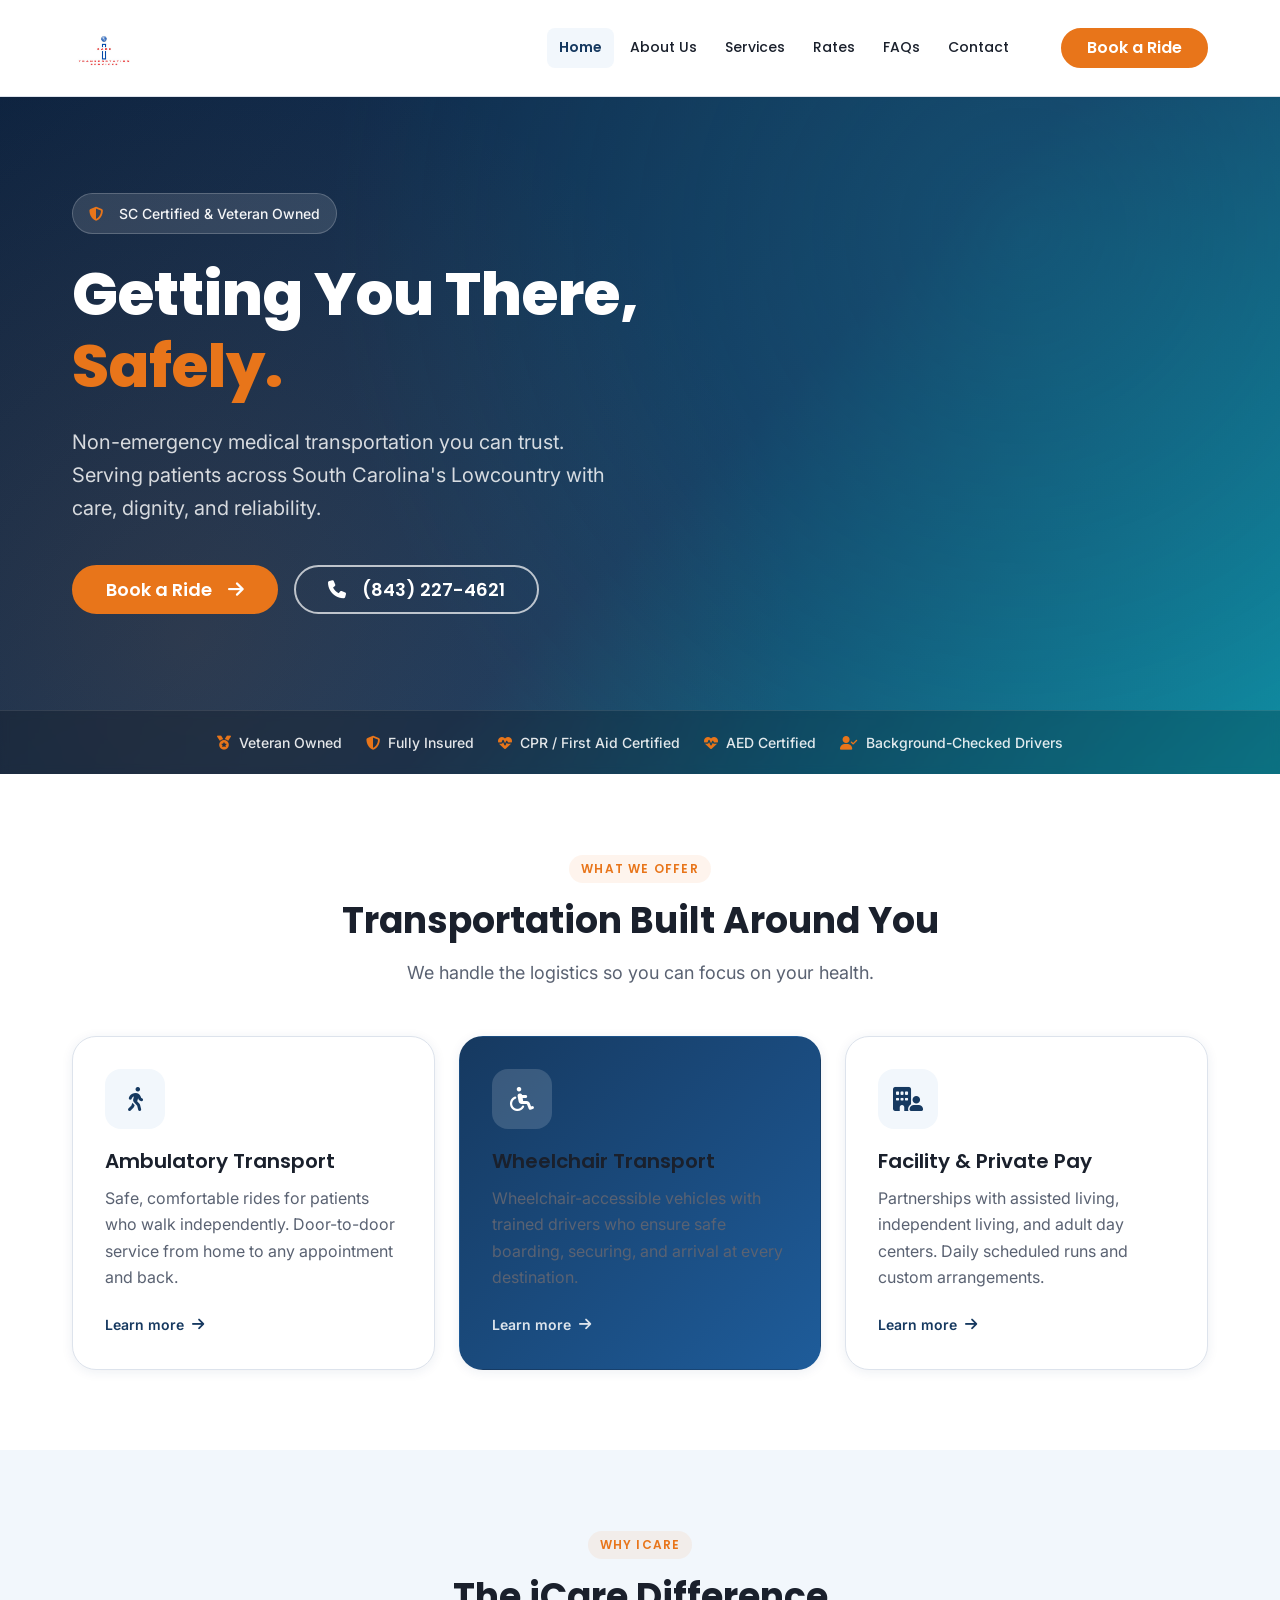
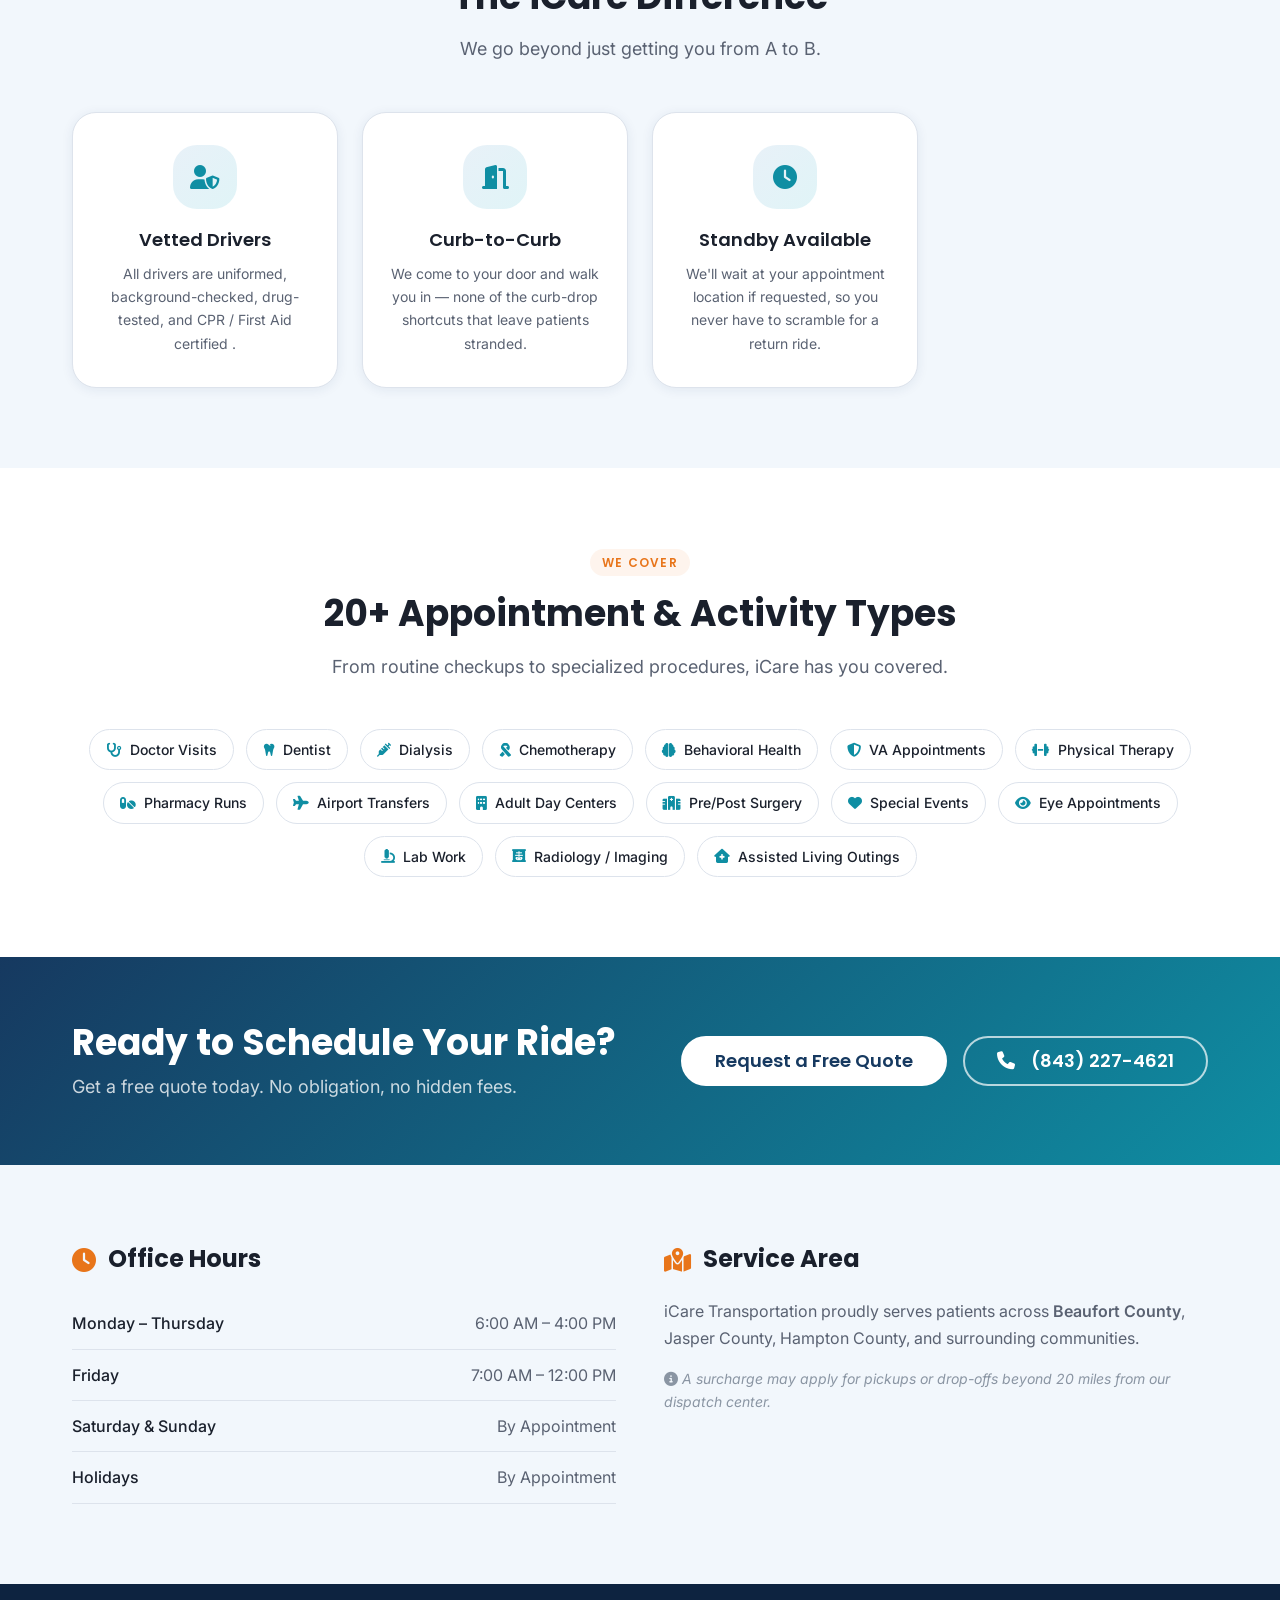
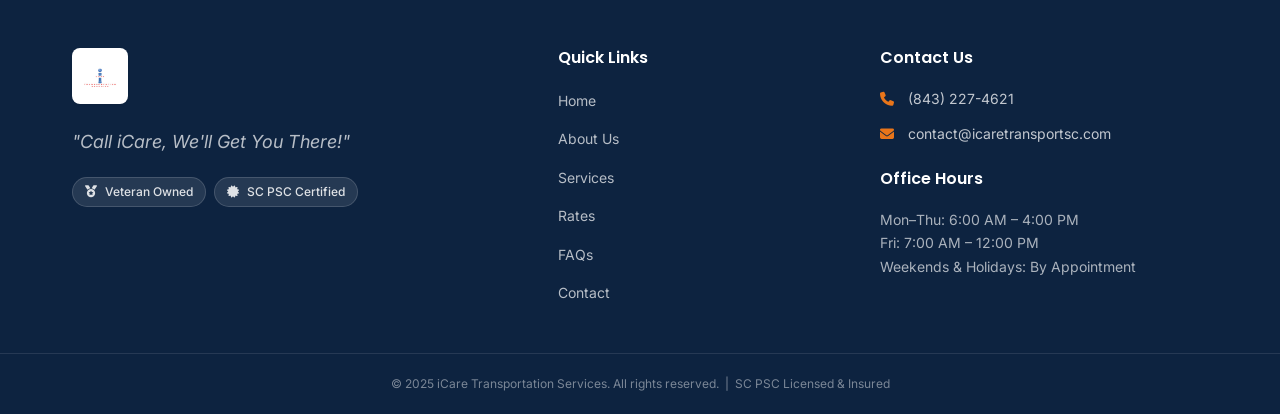
==== public/index.html @ 5379efbe "Revert to original logo; upscaled to 1000px for clarity; header 64px / footer chip" ====
<!DOCTYPE html>
<html lang="en">
<head>
  <meta charset="UTF-8">
  <meta name="viewport" content="width=device-width, initial-scale=1.0">
  <meta name="description" content="iCare Transportation Services — Safe, reliable non-emergency medical transportation in South Carolina. Veteran-owned, SC licensed, fully insured. Call (843) 227-4621.">
  <meta name="keywords" content="non-emergency medical transportation, NEMT, South Carolina, Charleston, wheelchair transport, medical rides">
  <meta property="og:title" content="iCare Transportation Services | Medical Transportation SC">
  <meta property="og:description" content="Veteran-owned NEMT serving the SC Lowcountry. Door-to-door service for all medical appointments.">
  <meta property="og:type" content="website">
  <title>iCare Transportation Services | Non-Emergency Medical Transportation SC</title>
  <link rel="preconnect" href="https://fonts.googleapis.com">
  <link rel="preconnect" href="https://fonts.gstatic.com" crossorigin>
  <link href="https://fonts.googleapis.com/css2?family=Poppins:wght@400;500;600;700;800&family=Inter:wght@400;500;600&display=swap" rel="stylesheet">
  <link rel="stylesheet" href="https://cdnjs.cloudflare.com/ajax/libs/font-awesome/6.5.0/css/all.min.css">
  <link rel="stylesheet" href="../css/main.css">
  <link rel="stylesheet" href="../css/pages/home.css">
</head>
<body>

  <!-- ===== HEADER ===== -->
  <header class="site-header" id="site-header">
    <div class="container header-inner">
      <a href="index.html" class="logo" aria-label="iCare Transportation Services Home">
        <img class="logo-img" src="../assets/images/icare_logo.png" alt="iCare Transportation Services">
      </a>
      <nav class="main-nav" id="main-nav" aria-label="Primary navigation">
        <ul class="nav-list">
          <li><a href="index.html"    class="nav-link active">Home</a></li>
          <li><a href="about.html"    class="nav-link">About Us</a></li>
          <li><a href="services.html" class="nav-link">Services</a></li>
          <li><a href="rates.html"    class="nav-link">Rates</a></li>
          <li><a href="faq.html"      class="nav-link">FAQs</a></li>
          <li><a href="contact.html"  class="nav-link">Contact</a></li>
        </ul>
      </nav>
      <a href="contact.html" class="btn btn-accent header-cta">Book a Ride</a>
      <button class="hamburger" id="hamburger" aria-label="Open navigation menu" aria-expanded="false">
        <span></span><span></span><span></span>
      </button>
    </div>
  </header>

  <main>

    <!-- ===== HERO ===== -->
    <section class="hero" aria-label="Welcome">
      <div class="hero-content container">
        <div class="hero-badge">
          <i class="fas fa-shield-halved"></i>&nbsp; SC Certified &amp; Veteran Owned
        </div>
        <h1>Getting You There,<br><span class="text-accent">Safely.</span></h1>
        <p class="hero-sub">Non-emergency medical transportation you can trust. Serving patients across South Carolina's Lowcountry with care, dignity, and reliability.</p>
        <div class="hero-actions">
          <a href="contact.html" class="btn btn-accent btn-lg">Book a Ride &nbsp;<i class="fas fa-arrow-right"></i></a>
          <a href="tel:8432274621" class="btn btn-outline-white btn-lg"><i class="fas fa-phone"></i>&nbsp; (843) 227-4621</a>
        </div>
      </div>
      <div class="hero-trust">
        <div class="container trust-inner">
          
          <div class="trust-item"><i class="fas fa-medal"></i> Veteran Owned</div>
          <div class="trust-item"><i class="fas fa-shield-halved"></i> Fully Insured</div>
          <div class="trust-item"><i class="fas fa-heart-pulse"></i> CPR / First Aid Certified</div>
          <div class="trust-item"><i class="fas fa-heart-pulse"></i> AED Certified</div>
          <div class="trust-item"><i class="fas fa-user-check"></i> Background-Checked Drivers</div>
        </div>
      </div>
    </section>

    <!-- ===== SERVICES OVERVIEW ===== -->
    <section class="section" id="services">
      <div class="container">
        <div class="section-header">
          <span class="section-label">What We Offer</span>
          <h2>Transportation Built Around You</h2>
          <p>We handle the logistics so you can focus on your health.</p>
        </div>
        <div class="cards-grid cards-grid--3">
          <div class="card card--icon">
            <div class="card-icon"><i class="fas fa-person-walking"></i></div>
            <h3>Ambulatory Transport</h3>
            <p>Safe, comfortable rides for patients who walk independently. Door-to-door service from home to any appointment and back.</p>
            <a href="services.html" class="card-link">Learn more <i class="fas fa-arrow-right"></i></a>
          </div>
          <div class="card card--icon card--featured">
            <div class="card-icon"><i class="fas fa-wheelchair"></i></div>
            <h3>Wheelchair Transport</h3>
            <p>Wheelchair-accessible vehicles with trained drivers who ensure safe boarding, securing, and arrival at every destination.</p>
            <a href="services.html" class="card-link">Learn more <i class="fas fa-arrow-right"></i></a>
          </div>
          <div class="card card--icon">
            <div class="card-icon"><i class="fas fa-building-user"></i></div>
            <h3>Facility &amp; Private Pay</h3>
            <p>Partnerships with assisted living, independent living, and adult day centers. Daily scheduled runs and custom arrangements.</p>
            <a href="services.html" class="card-link">Learn more <i class="fas fa-arrow-right"></i></a>
          </div>
        </div>
      </div>
    </section>

    <!-- ===== WHY ICARE ===== -->
    <section class="section bg-light">
      <div class="container">
        <div class="section-header">
          <span class="section-label">Why iCare</span>
          <h2>The iCare Difference</h2>
          <p>We go beyond just getting you from A to B.</p>
        </div>
        <div class="cards-grid cards-grid--4">
          <div class="why-card">
            <div class="why-icon"><i class="fas fa-user-shield"></i></div>
            <h4>Vetted Drivers</h4>
            <p>All drivers are uniformed, background-checked, drug-tested, and CPR / First Aid certified .</p>
          </div>
          <div class="why-card">
            <div class="why-icon"><i class="fas fa-door-open"></i></div>
            <h4>Curb-to-Curb</h4>
            <p>We come to your door and walk you in — none of the curb-drop shortcuts that leave patients stranded.</p>
          </div>
          <div class="why-card">
            <div class="why-icon"><i class="fas fa-clock"></i></div>
            <h4>Standby Available</h4>
            <p>We'll wait at your appointment location if requested, so you never have to scramble for a return ride.</p>
          </div>
          <!--
          <div class="why-card">
            <div class="why-icon"><i class="fas fa-calendar-week"></i></div>
            <h4>7-Day Service</h4>
            <p>After-hours, weekend, and holiday rides available by appointment. We're there when you need us most.</p>
          </div>
          -->
        </div>
      </div>
    </section>

    <!-- ===== APPOINTMENT TYPES ===== -->
    <section class="section">
      <div class="container">
        <div class="section-header">
          <span class="section-label">We Cover</span>
          <h2>20+ Appointment &amp; Activity Types</h2>
          <p>From routine checkups to specialized procedures, iCare has you covered.</p>
        </div>
        <div class="appt-grid">
          <div class="appt-tag"><i class="fas fa-stethoscope"></i> Doctor Visits</div>
          <div class="appt-tag"><i class="fas fa-tooth"></i> Dentist</div>
          <div class="appt-tag"><i class="fas fa-syringe"></i> Dialysis</div>
          <div class="appt-tag"><i class="fas fa-ribbon"></i> Chemotherapy</div>
          <div class="appt-tag"><i class="fas fa-brain"></i> Behavioral Health</div>
          <div class="appt-tag"><i class="fas fa-shield-halved"></i> VA Appointments</div>
          <div class="appt-tag"><i class="fas fa-dumbbell"></i> Physical Therapy</div>
          <div class="appt-tag"><i class="fas fa-pills"></i> Pharmacy Runs</div>
          <div class="appt-tag"><i class="fas fa-plane"></i> Airport Transfers</div>
          <div class="appt-tag"><i class="fas fa-building"></i> Adult Day Centers</div>
          <div class="appt-tag"><i class="fas fa-hospital"></i> Pre/Post Surgery</div>
          <div class="appt-tag"><i class="fas fa-heart"></i> Special Events</div>
          <div class="appt-tag"><i class="fas fa-eye"></i> Eye Appointments</div>
          <div class="appt-tag"><i class="fas fa-microscope"></i> Lab Work</div>
          <div class="appt-tag"><i class="fas fa-x-ray"></i> Radiology / Imaging</div>
          <div class="appt-tag"><i class="fas fa-house-medical"></i> Assisted Living Outings</div>
        </div>
      </div>
    </section>

    <!-- ===== CTA BANNER ===== -->
    <section class="cta-banner" aria-label="Book a ride">
      <div class="container cta-inner">
        <div class="cta-text">
          <h2>Ready to Schedule Your Ride?</h2>
          <p>Get a free quote today. No obligation, no hidden fees.</p>
        </div>
        <div class="cta-actions">
          <a href="contact.html" class="btn btn-white btn-lg">Request a Free Quote</a>
          <a href="tel:8432274621" class="btn btn-outline-white btn-lg"><i class="fas fa-phone"></i>&nbsp; (843) 227-4621</a>
        </div>
      </div>
    </section>

    <!-- ===== HOURS & SERVICE AREA ===== -->
    <section class="section bg-light">
      <div class="container hours-grid">
        <div class="hours-block">
          <h3><i class="fas fa-clock"></i> Office Hours</h3>
          <table class="hours-table">
            <tbody>
              <tr><td>Monday – Thursday</td><td>6:00 AM – 4:00 PM</td></tr>
              <tr><td>Friday</td><td>7:00 AM – 12:00 PM</td></tr>
              <tr><td>Saturday &amp; Sunday</td><td>By Appointment</td></tr>
              <tr><td>Holidays</td><td>By Appointment</td></tr>
            </tbody>
          </table>
        </div>
        <div class="area-block">
          <h3><i class="fas fa-map-location-dot"></i> Service Area</h3>
          <p>iCare Transportation proudly serves patients across <strong>Beaufort County</strong>, Jasper County, Hampton County, and surrounding communities.</p>
          <p class="area-note"><i class="fas fa-info-circle"></i> A surcharge may apply for pickups or drop-offs beyond 20 miles from our dispatch center.</p>
        </div>
      </div>
    </section>

  </main>

  <!-- ===== FOOTER ===== -->
  <footer class="site-footer" role="contentinfo">
    <div class="container footer-grid">
      <div class="footer-brand">
        <a href="index.html" class="logo logo--light" aria-label="iCare home">
          <img class="logo-img" src="../assets/images/icare_logo.png" alt="iCare Transportation Services">
        </a>
        <p class="footer-tagline">"Call iCare, We'll Get You There!"</p>
        <div class="footer-badges">
          <span class="badge"><i class="fas fa-medal"></i> Veteran Owned</span>
          <span class="badge"><i class="fas fa-certificate"></i> SC PSC Certified</span>
        </div>
      </div>
      <div class="footer-links">
        <h4>Quick Links</h4>
        <ul>
          <li><a href="index.html">Home</a></li>
          <li><a href="about.html">About Us</a></li>
          <li><a href="services.html">Services</a></li>
          <li><a href="rates.html">Rates</a></li>
          <li><a href="faq.html">FAQs</a></li>
          <li><a href="contact.html">Contact</a></li>
        </ul>
      </div>
      <div class="footer-contact">
        <h4>Contact Us</h4>
        <ul class="contact-list">
          <li><i class="fas fa-phone"></i><a href="tel:8432274621">(843) 227-4621</a></li>
          <li><i class="fas fa-envelope"></i><a href="mailto:contact@icaretransportsc.com">contact@icaretransportsc.com</a></li>
        </ul>
        <h4 class="mt-6">Office Hours</h4>
        <p>Mon–Thu: 6:00 AM – 4:00 PM<br>Fri: 7:00 AM – 12:00 PM<br>Weekends &amp; Holidays: By Appointment</p>
      </div>
    </div>
    <div class="footer-bottom">
      <div class="container">
        <p>&copy; 2025 iCare Transportation Services. All rights reserved. &nbsp;|&nbsp; SC PSC Licensed &amp; Insured</p>
      </div>
    </div>
  </footer>

  <script type="module" src="../js/main.js"></script>
</body>
</html>
---- css/main.css ----
@import url('./variables.css');
@import url('./components/buttons.css');
@import url('./components/header.css');
@import url('./components/footer.css');
@import url('./components/hero.css');
@import url('./components/cards.css');
@import url('./components/forms.css');

/* ===== RESET & BASE ===== */
*, *::before, *::after { box-sizing: border-box; margin: 0; padding: 0; }

html { scroll-behavior: smooth; -webkit-text-size-adjust: 100%; }

body {
  font-family: var(--ff-body);
  font-size: var(--fs-base);
  color: var(--clr-text);
  background: var(--clr-white);
  line-height: var(--lh-base);
  -webkit-font-smoothing: antialiased;
}

img, video { max-width: 100%; height: auto; display: block; }

a { color: inherit; }

ul, ol { list-style: none; }

/* ===== TYPOGRAPHY ===== */
h1, h2, h3, h4, h5 {
  font-family: var(--ff-heading);
  font-weight: var(--fw-bold);
  line-height: var(--lh-tight);
  color: var(--clr-text);
}

h1 { font-size: clamp(var(--fs-3xl), 5vw, var(--fs-5xl)); }
h2 { font-size: clamp(var(--fs-2xl), 4vw, var(--fs-4xl)); }
h3 { font-size: clamp(var(--fs-xl), 3vw, var(--fs-2xl)); }
h4 { font-size: var(--fs-lg); }
h5 { font-size: var(--fs-base); }

p { line-height: var(--lh-base); }

strong { font-weight: var(--fw-semi); }

/* ===== LAYOUT ===== */
.container {
  width: 100%;
  max-width: var(--container-max);
  margin-left: auto;
  margin-right: auto;
  padding-left: var(--container-pad);
  padding-right: var(--container-pad);
}

/* ===== SECTIONS ===== */
.section {
  padding: var(--sp-20) 0;
}

.section-sm { padding: var(--sp-12) 0; }

.bg-light { background: var(--clr-bg); }
.bg-primary { background: var(--clr-primary); }
.bg-dark { background: var(--clr-primary-dark); }

/* Section header */
.section-header {
  text-align: center;
  max-width: 640px;
  margin: 0 auto var(--sp-12);
}

.section-label {
  display: inline-block;
  font-family: var(--ff-heading);
  font-size: var(--fs-xs);
  font-weight: var(--fw-semi);
  letter-spacing: 0.1em;
  text-transform: uppercase;
  color: var(--clr-accent);
  background: rgba(232,117,26,0.08);
  padding: var(--sp-1) var(--sp-3);
  border-radius: var(--radius-full);
  margin-bottom: var(--sp-4);
}

.section-header h2 {
  margin-bottom: var(--sp-4);
  color: var(--clr-text);
}

.section-header p {
  font-size: var(--fs-lg);
  color: var(--clr-text-muted);
}

/* ===== CTA BANNER ===== */
.cta-banner {
  background: linear-gradient(135deg, var(--clr-primary), var(--clr-teal));
  color: var(--clr-white);
  padding: var(--sp-16) 0;
}

.cta-inner {
  display: flex;
  align-items: center;
  justify-content: space-between;
  gap: var(--sp-8);
  flex-wrap: wrap;
}

.cta-text h2 {
  color: var(--clr-white);
  font-size: clamp(var(--fs-2xl), 3vw, var(--fs-4xl));
  margin-bottom: var(--sp-2);
}

.cta-text p {
  color: rgba(255,255,255,0.78);
  font-size: var(--fs-lg);
}

.cta-actions {
  display: flex;
  flex-wrap: wrap;
  gap: var(--sp-4);
  flex-shrink: 0;
}

/* ===== UTILITY ===== */
.text-center { text-align: center; }
.text-accent  { color: var(--clr-accent); }
.text-muted   { color: var(--clr-text-muted); }

.mt-2  { margin-top: var(--sp-2); }
.mt-4  { margin-top: var(--sp-4); }
.mt-6  { margin-top: var(--sp-6); }
.mt-8  { margin-top: var(--sp-8); }
.mb-4  { margin-bottom: var(--sp-4); }
.mb-6  { margin-bottom: var(--sp-6); }
.mb-8  { margin-bottom: var(--sp-8); }

.sr-only {
  position: absolute;
  width: 1px; height: 1px;
  padding: 0; margin: -1px;
  overflow: hidden;
  clip: rect(0,0,0,0);
  white-space: nowrap;
  border: 0;
}

/* ===== SCROLL-TO-TOP ===== */
.scroll-top {
  position: fixed;
  bottom: var(--sp-6);
  right: var(--sp-6);
  width: 44px;
  height: 44px;
  background: var(--clr-primary);
  color: var(--clr-white);
  border: none;
  border-radius: var(--radius-full);
  display: flex;
  align-items: center;
  justify-content: center;
  cursor: pointer;
  box-shadow: var(--shadow-md);
  opacity: 0;
  transform: translateY(10px);
  transition: var(--ease);
  z-index: var(--z-nav);
}

.scroll-top.visible {
  opacity: 1;
  transform: translateY(0);
}

.scroll-top:hover {
  background: var(--clr-accent);
  transform: translateY(-2px);
}

/* ===== RESPONSIVE HELPERS ===== */
@media (max-width: 900px) {
  .section  { padding: var(--sp-16) 0; }
  .cta-inner { flex-direction: column; text-align: center; }
  .cta-actions { justify-content: center; }
}

@media (max-width: 600px) {
  .section { padding: var(--sp-12) 0; }
}
---- css/pages/home.css ----
/* Appointment tags grid */
.appt-grid {
  display: flex;
  flex-wrap: wrap;
  gap: var(--sp-3);
  justify-content: center;
}

.appt-tag {
  display: inline-flex;
  align-items: center;
  gap: var(--sp-2);
  padding: var(--sp-2) var(--sp-4);
  background: var(--clr-white);
  border: 1.5px solid var(--clr-border);
  border-radius: var(--radius-full);
  font-size: var(--fs-sm);
  font-weight: var(--fw-medium);
  color: var(--clr-text);
  transition: var(--ease);
}

.appt-tag:hover {
  border-color: var(--clr-primary);
  color: var(--clr-primary);
  background: var(--clr-bg);
  transform: translateY(-2px);
}

.appt-tag i { color: var(--clr-teal); }

/* Hours & area split */
.hours-grid {
  display: grid;
  grid-template-columns: 1fr 1fr;
  gap: var(--sp-12);
  align-items: start;
}

.hours-block h3,
.area-block h3 {
  display: flex;
  align-items: center;
  gap: var(--sp-3);
  font-size: var(--fs-2xl);
  color: var(--clr-text);
  margin-bottom: var(--sp-6);
}

.hours-block h3 i,
.area-block h3 i { color: var(--clr-accent); }

.hours-table {
  width: 100%;
  border-collapse: collapse;
}

.hours-table td {
  padding: var(--sp-3) 0;
  font-size: var(--fs-base);
  border-bottom: 1px solid var(--clr-border);
}

.hours-table td:first-child {
  color: var(--clr-text);
  font-weight: var(--fw-medium);
}

.hours-table td:last-child {
  color: var(--clr-text-muted);
  text-align: right;
}

.area-block p {
  font-size: var(--fs-base);
  color: var(--clr-text-muted);
  line-height: var(--lh-base);
  margin-bottom: var(--sp-4);
}

.area-note {
  font-size: var(--fs-sm) !important;
  color: #8A95A3 !important;
  font-style: italic;
}

@media (max-width: 768px) {
  .hours-grid { grid-template-columns: 1fr; gap: var(--sp-8); }
}
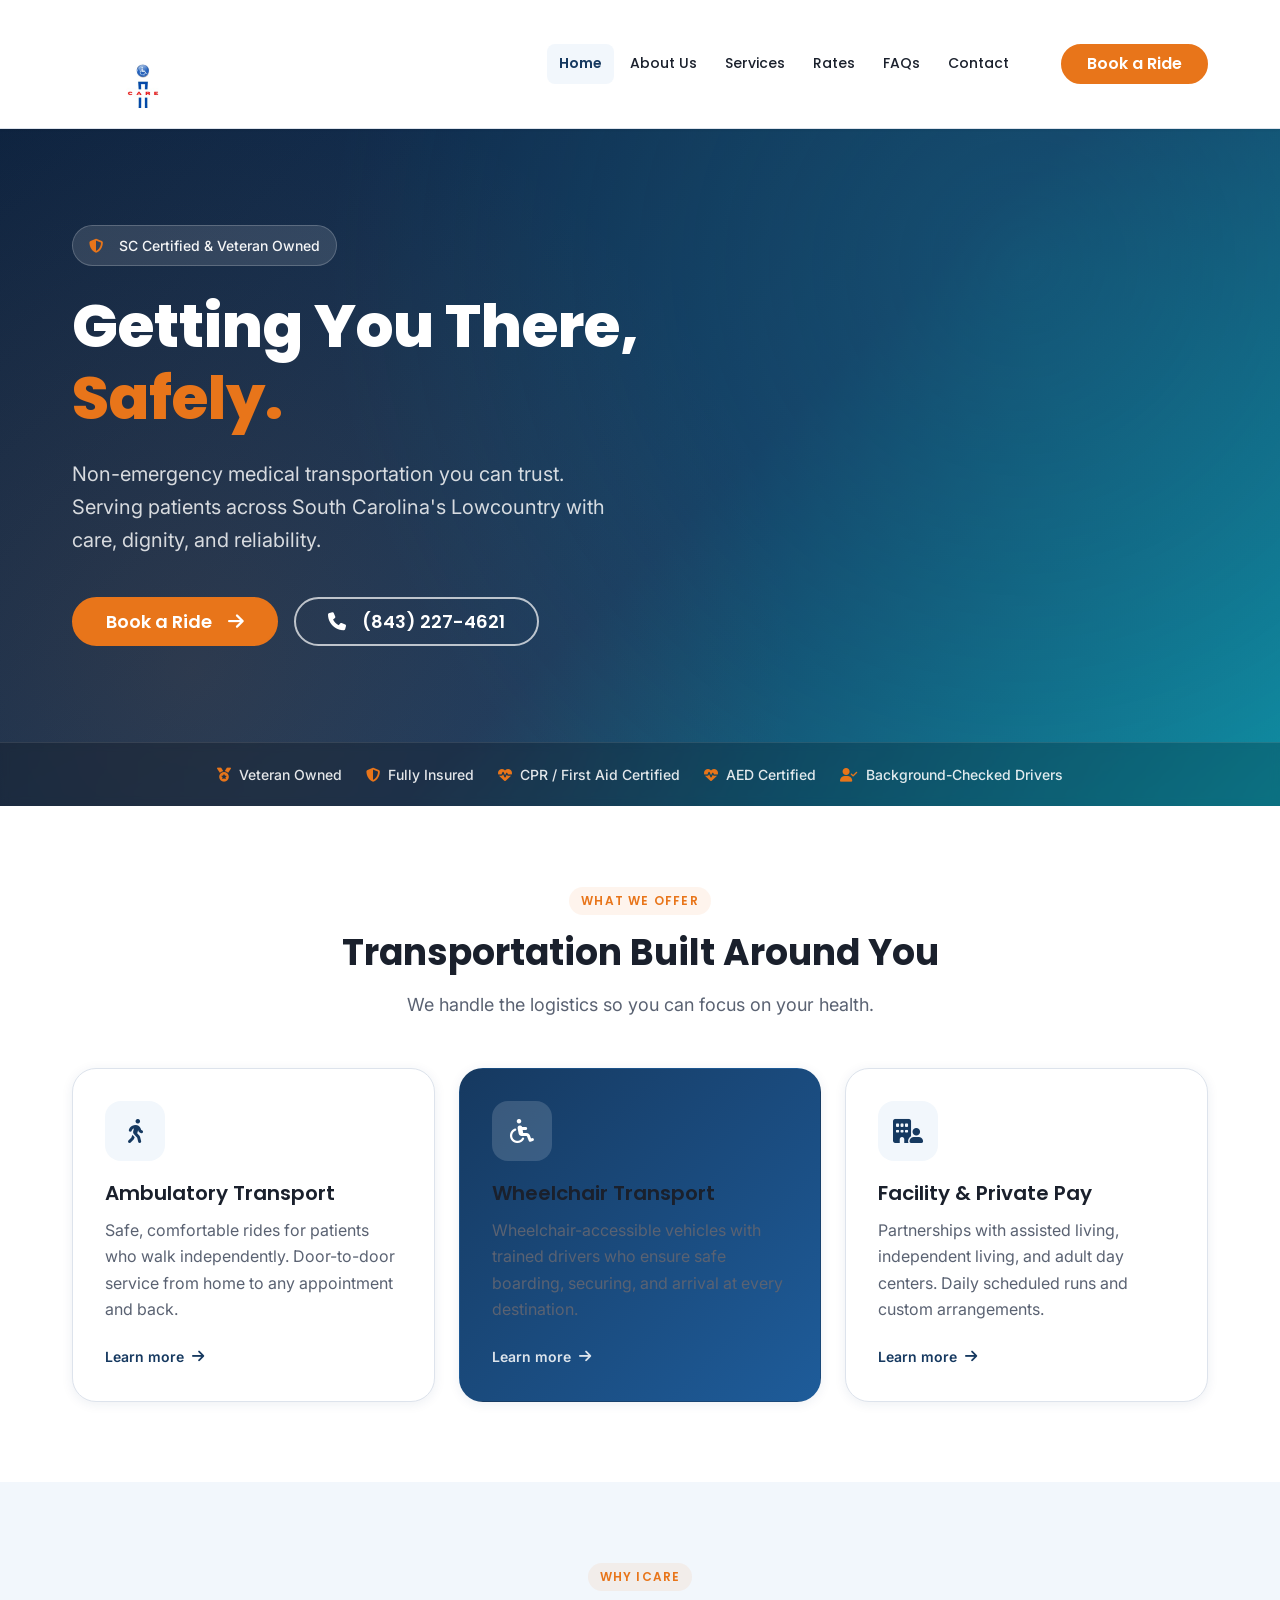
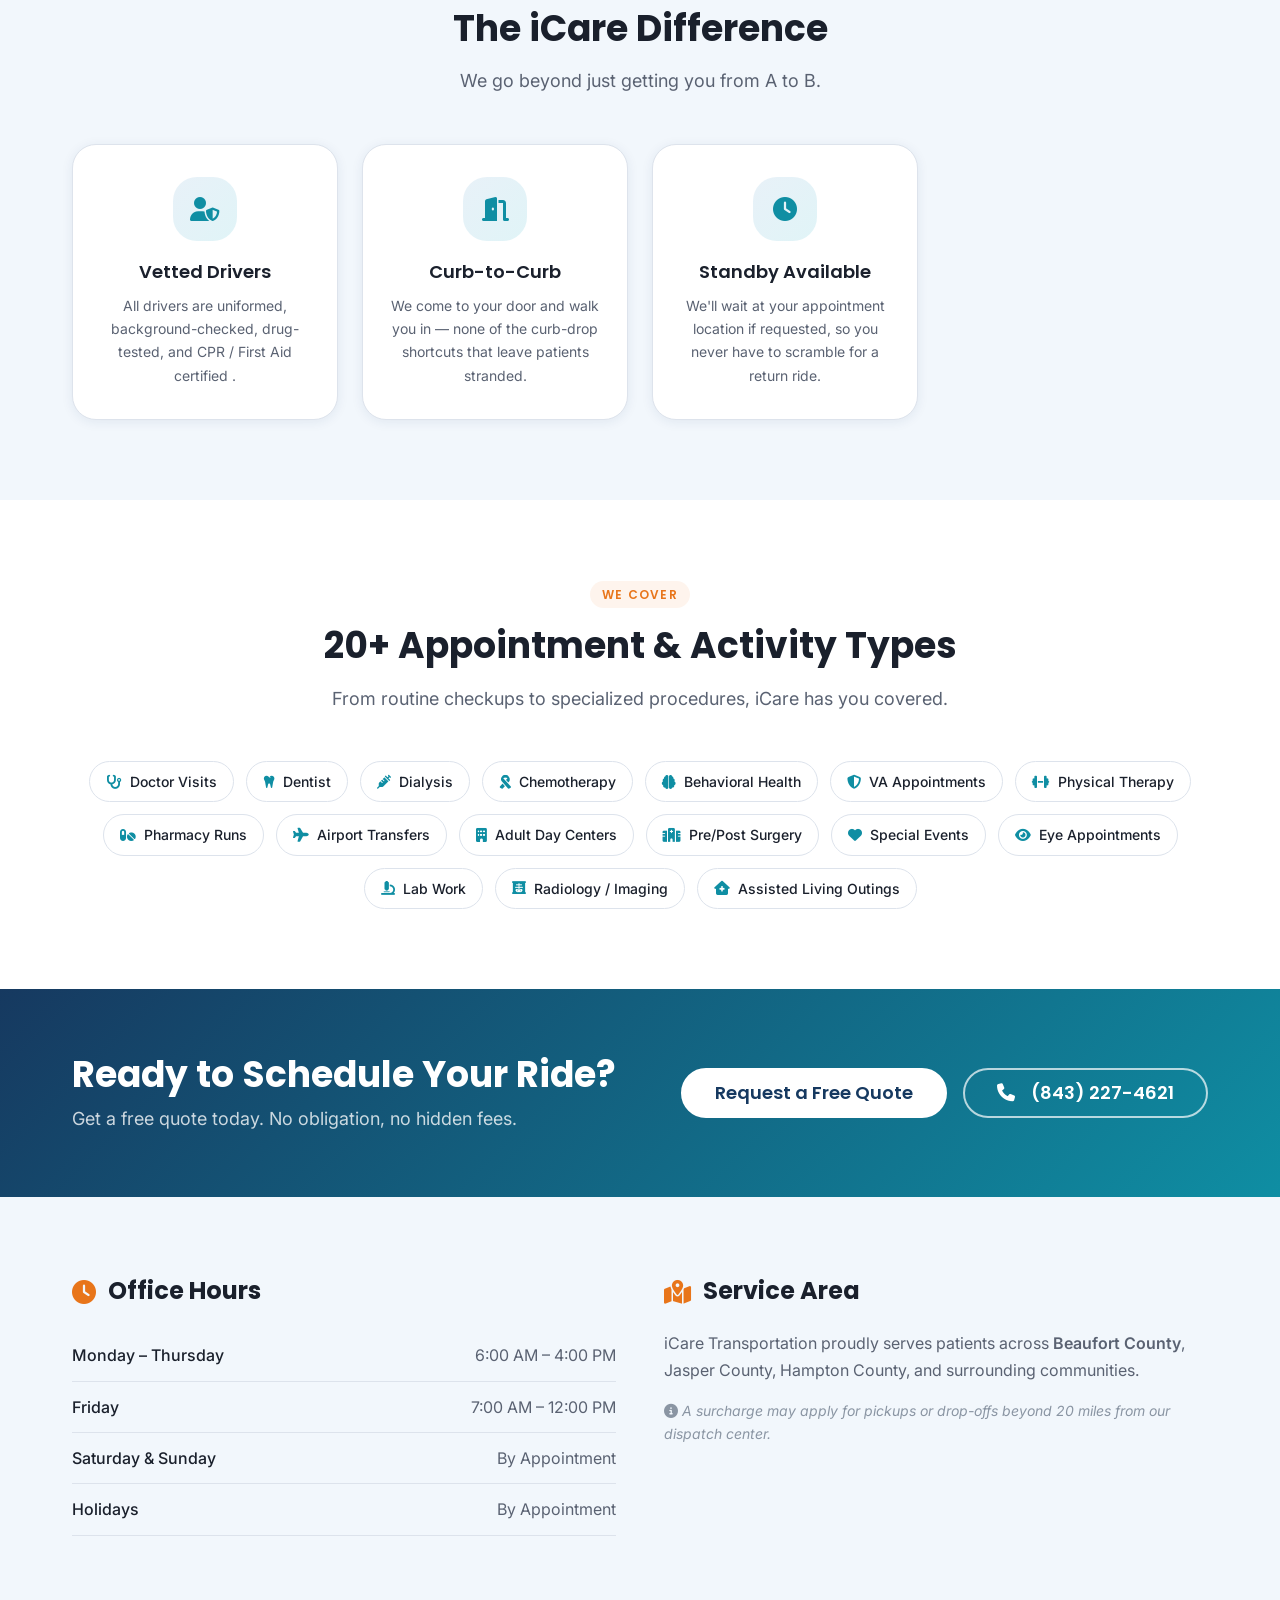
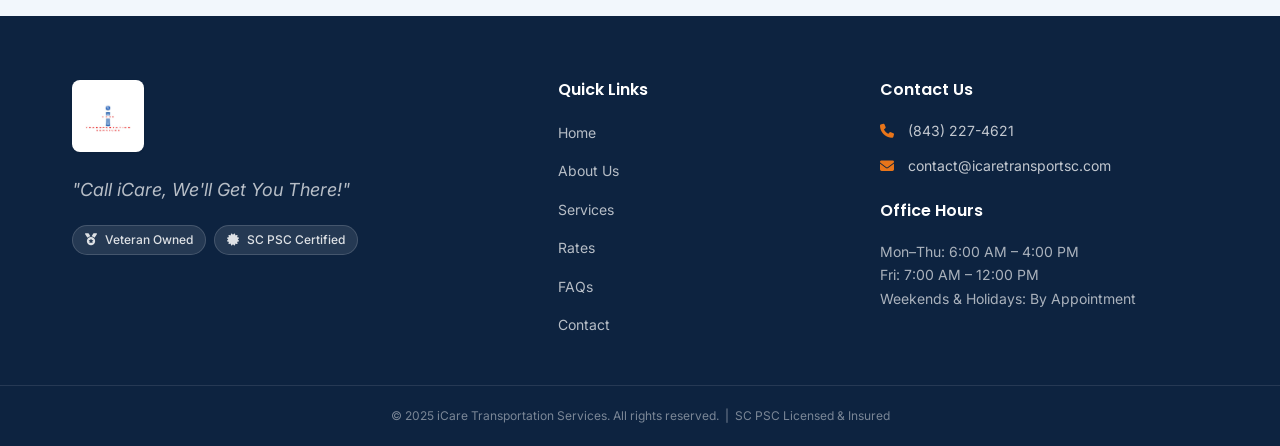
==== commit adab7644: "Header logo = cropped badge+CARE (clear, 88px); footer = full lockup (72px)" ====
--- a/public/index.html
+++ b/public/index.html
@@ -22,7 +22,7 @@
   <header class="site-header" id="site-header">
     <div class="container header-inner">
       <a href="index.html" class="logo" aria-label="iCare Transportation Services Home">
-        <img class="logo-img" src="../assets/images/icare_logo.png" alt="iCare Transportation Services">
+        <img class="logo-img" src="../assets/images/icare_logo_header.png" alt="iCare Transportation Services">
       </a>
       <nav class="main-nav" id="main-nav" aria-label="Primary navigation">
         <ul class="nav-list">
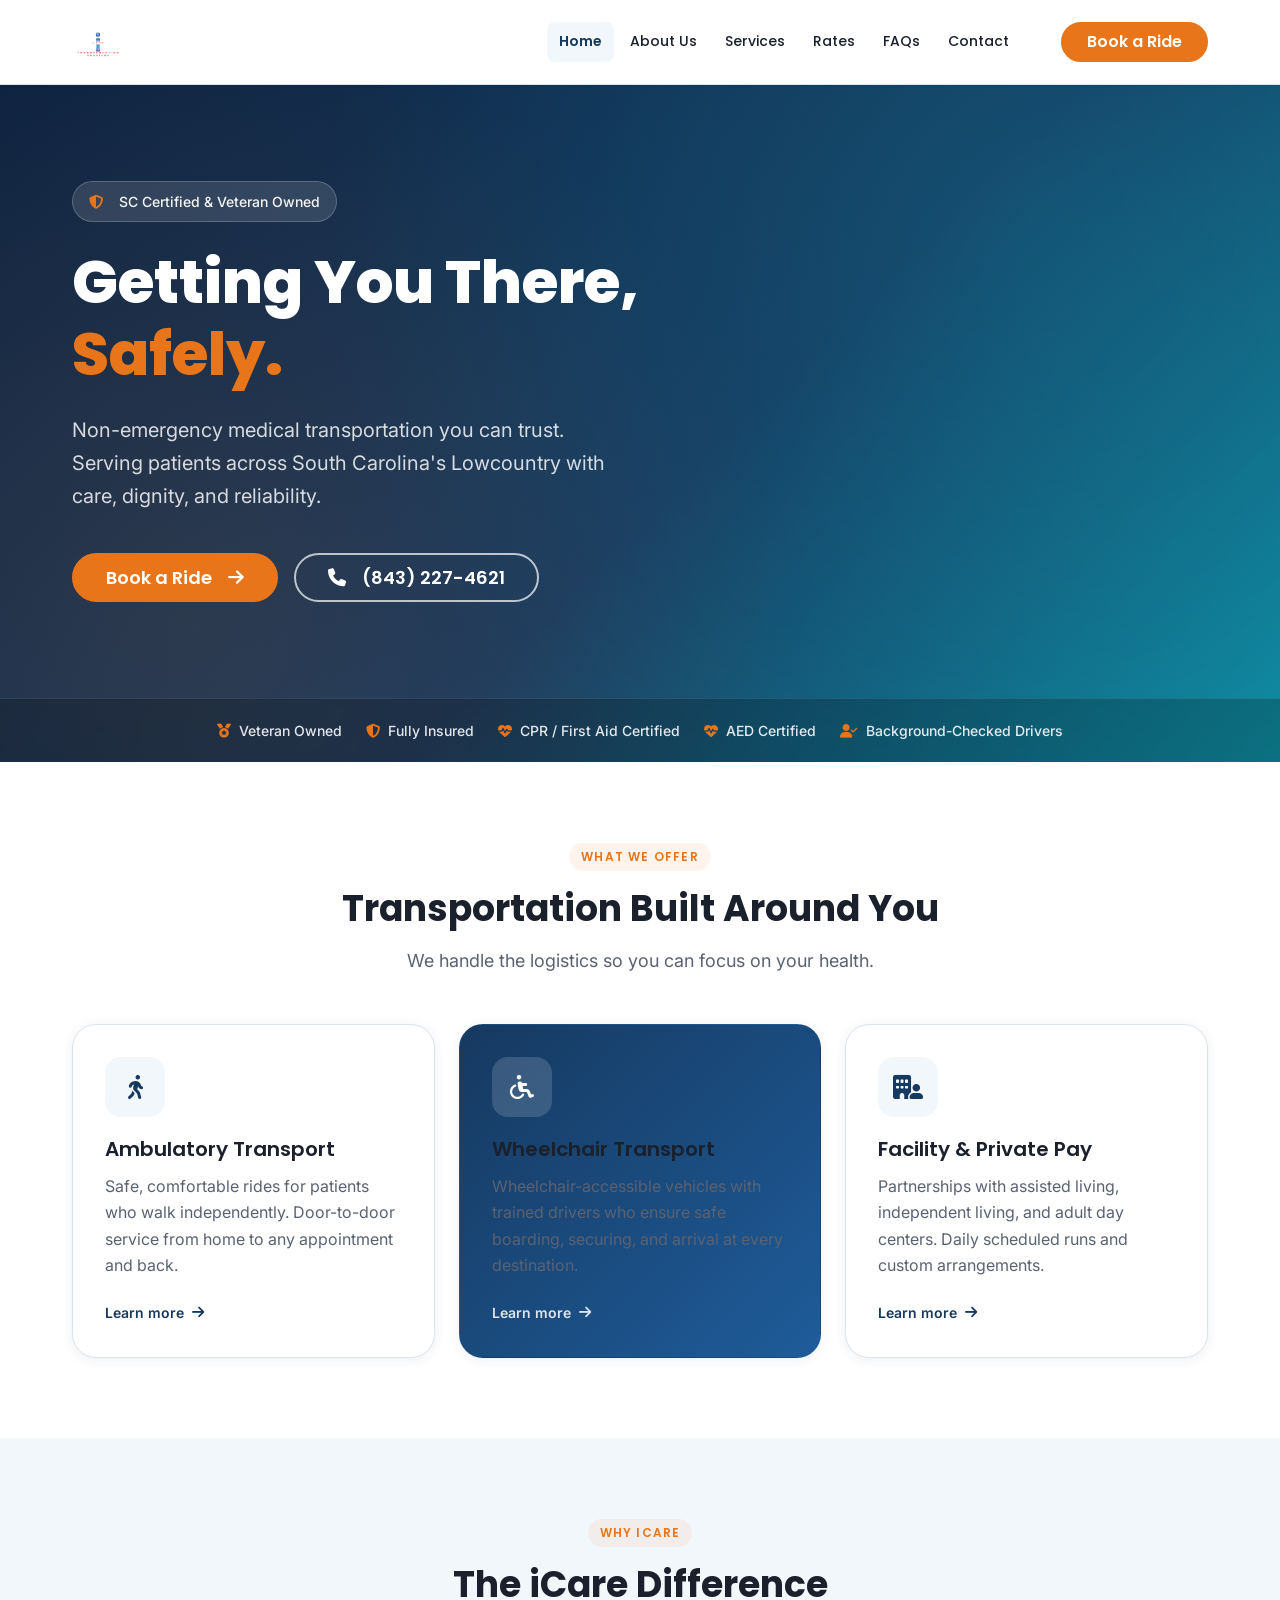
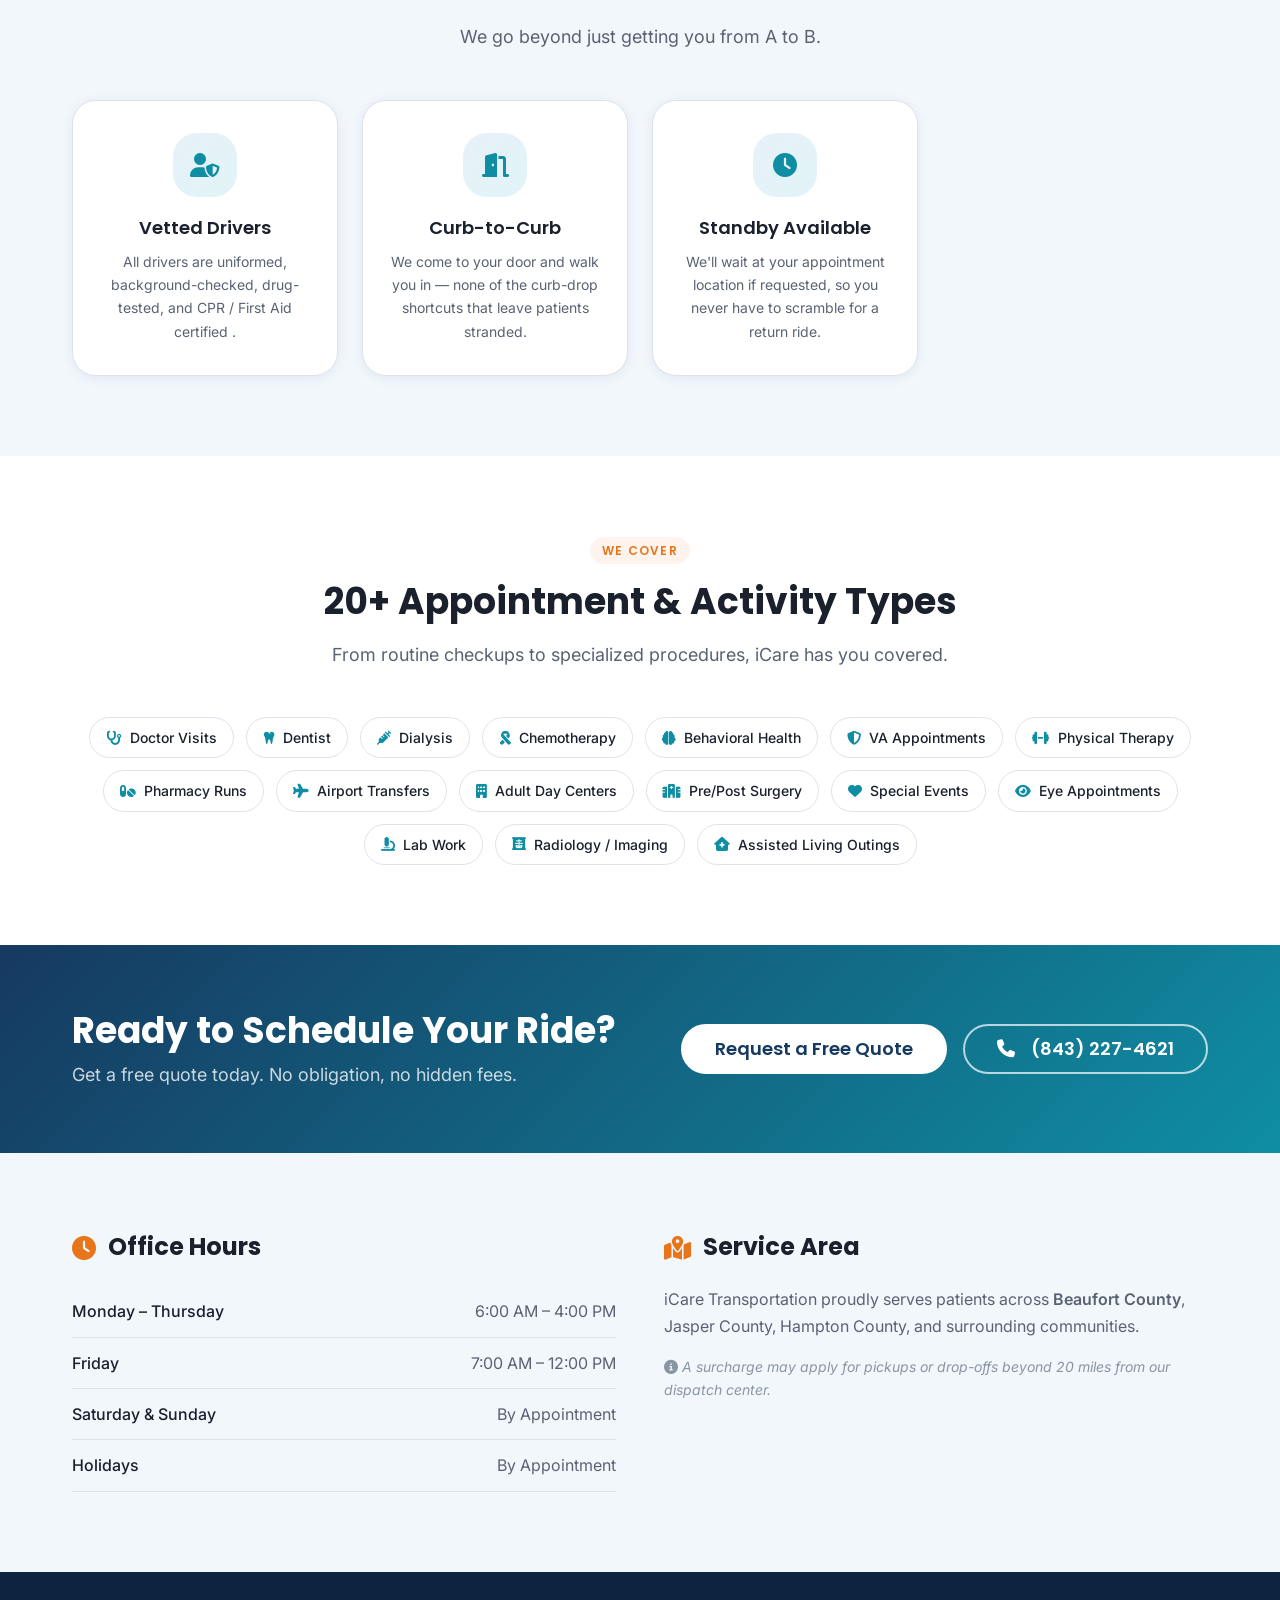
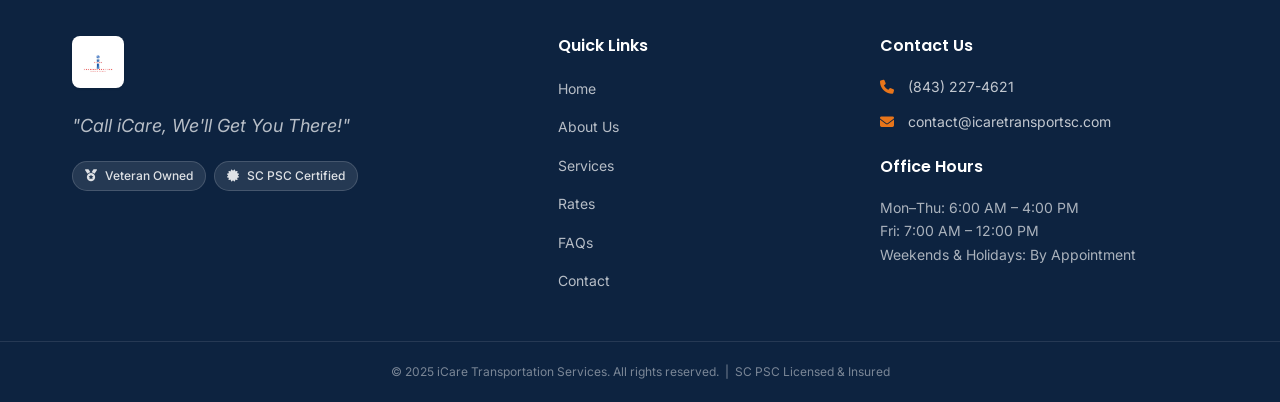
==== commit d718ecc1: "Revert logo to original first-placement look (52px, full lockup, footer chip)" ====
--- a/public/index.html
+++ b/public/index.html
@@ -22,7 +22,7 @@
   <header class="site-header" id="site-header">
     <div class="container header-inner">
       <a href="index.html" class="logo" aria-label="iCare Transportation Services Home">
-        <img class="logo-img" src="../assets/images/icare_logo_header.png" alt="iCare Transportation Services">
+        <img class="logo-img" src="../assets/images/icare_logo.png" alt="iCare Transportation Services">
       </a>
       <nav class="main-nav" id="main-nav" aria-label="Primary navigation">
         <ul class="nav-list">
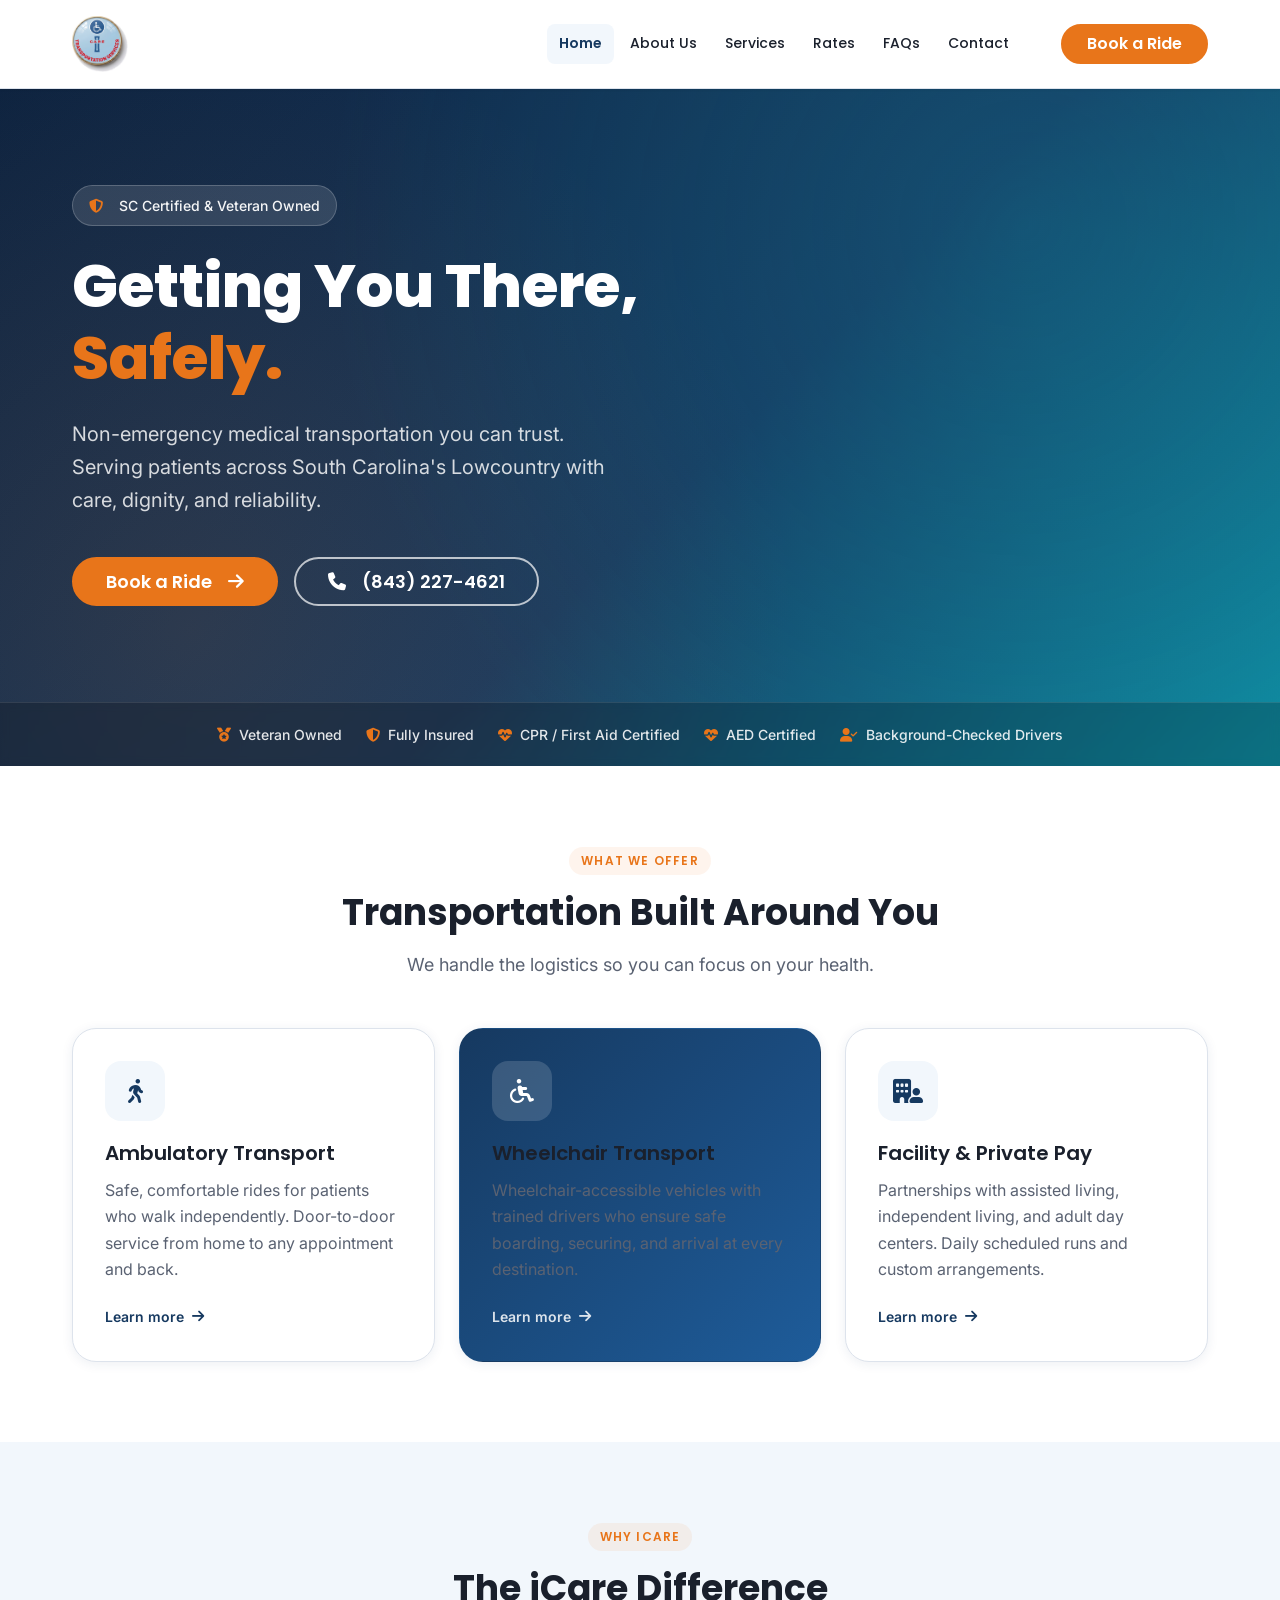
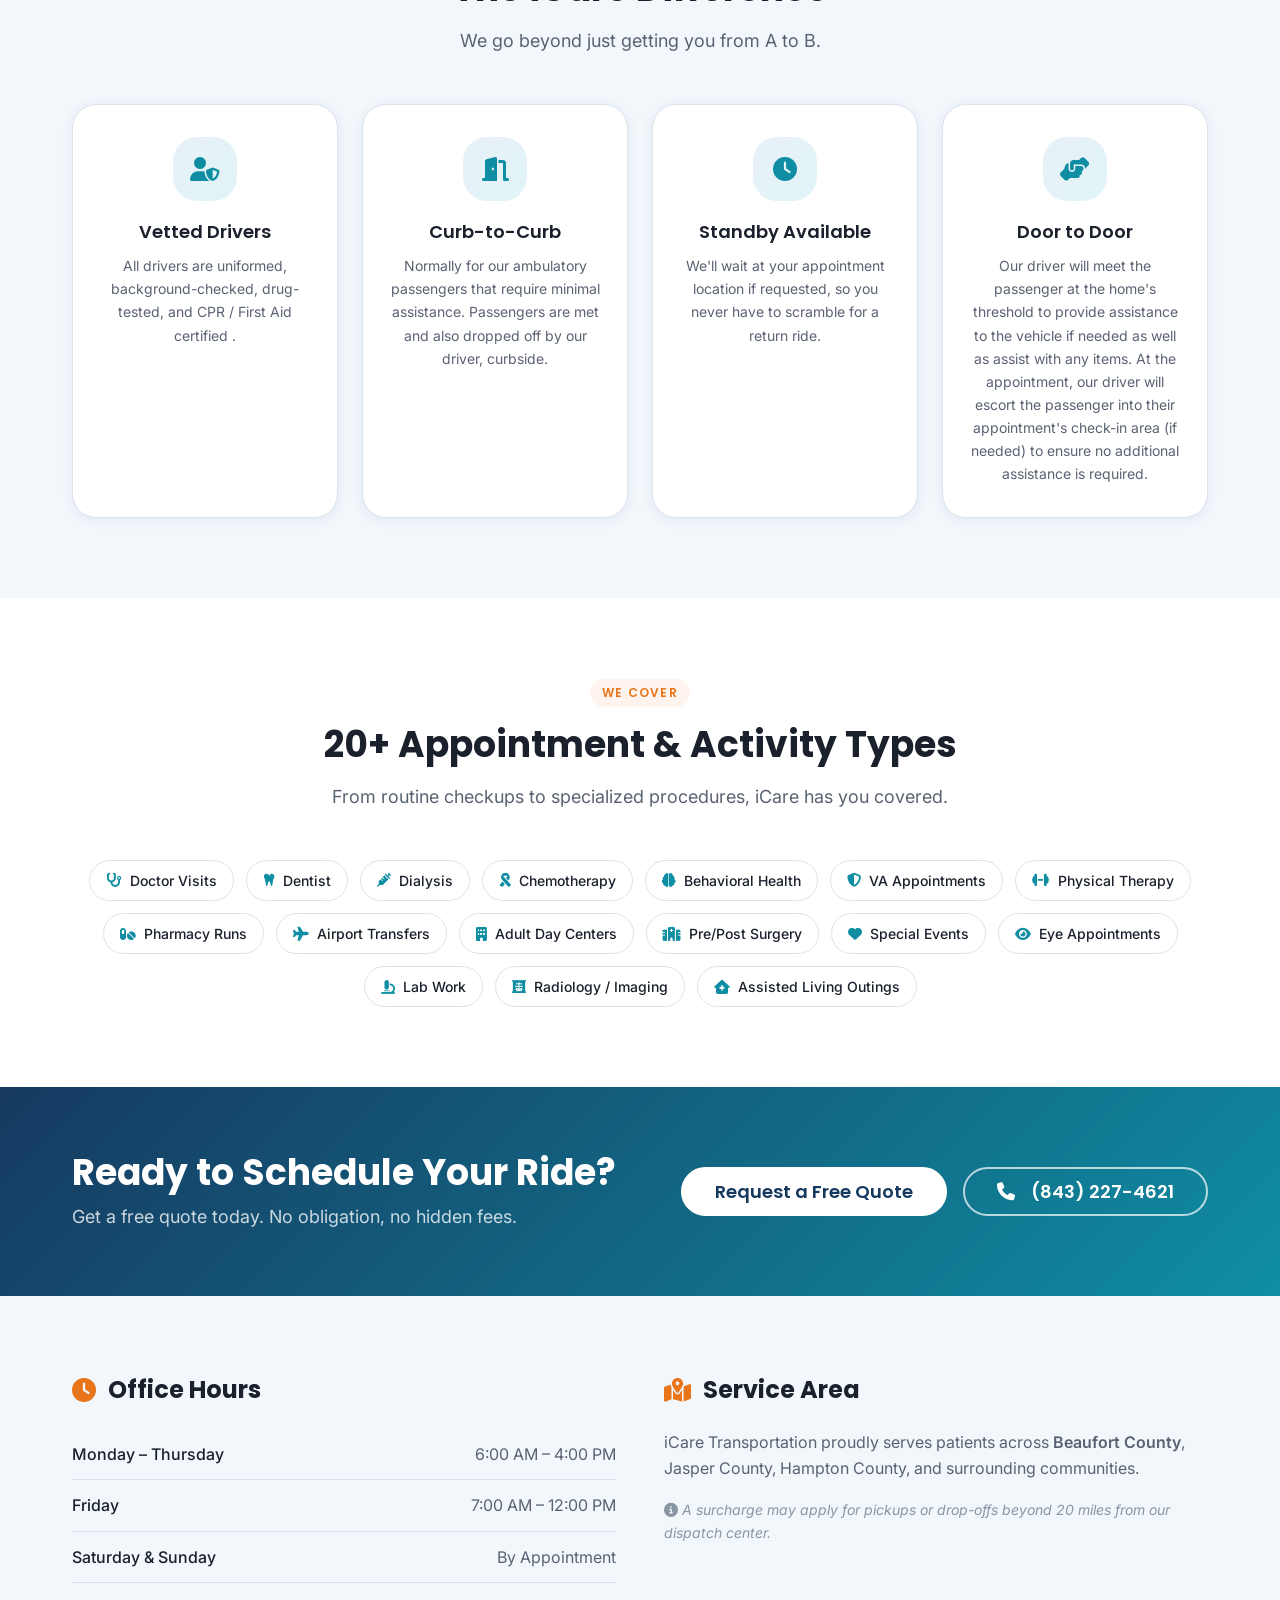
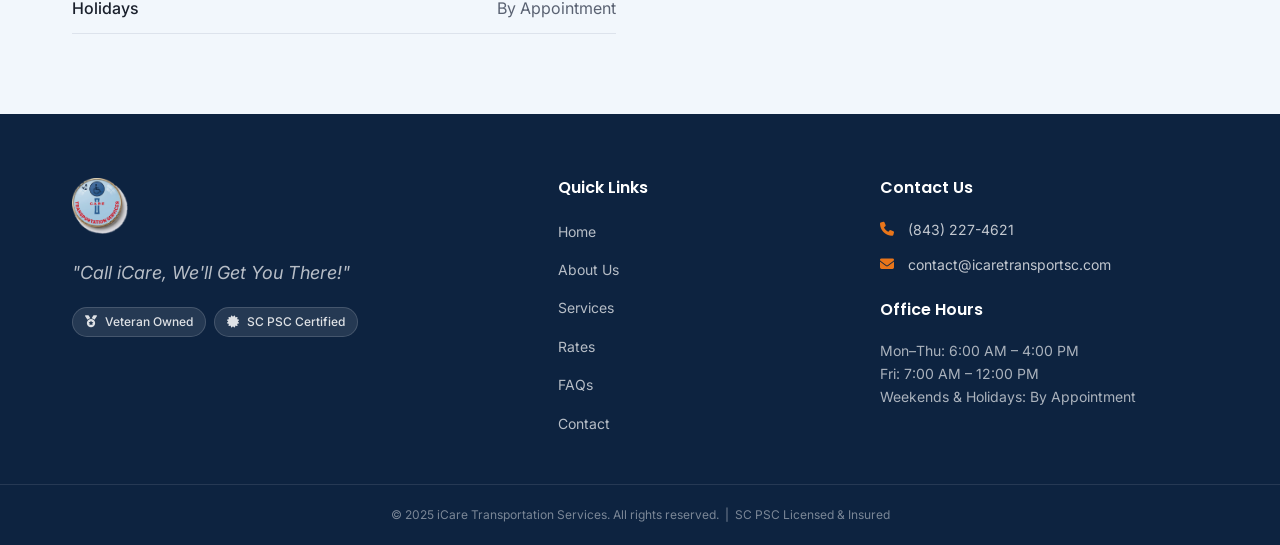
==== commit 6b2cee60: "Update index page" ====
--- a/public/index.html
+++ b/public/index.html
@@ -116,12 +116,17 @@
           <div class="why-card">
             <div class="why-icon"><i class="fas fa-door-open"></i></div>
             <h4>Curb-to-Curb</h4>
-            <p>We come to your door and walk you in — none of the curb-drop shortcuts that leave patients stranded.</p>
+            <p>Normally for our ambulatory passengers that require minimal assistance. Passengers are met and also dropped off by our driver, curbside.</p>
           </div>
           <div class="why-card">
             <div class="why-icon"><i class="fas fa-clock"></i></div>
             <h4>Standby Available</h4>
             <p>We'll wait at your appointment location if requested, so you never have to scramble for a return ride.</p>
+          </div>
+          <div class="why-card">
+            <div class="why-icon"><i class="fas fa-hands-helping"></i></div>
+            <h4>Door to Door</h4>
+            <p>Our driver will meet the passenger at the home's threshold to provide assistance to the vehicle if needed as well as assist with any items. At the appointment, our driver will escort the passenger into their appointment's check-in area (if needed) to ensure no additional assistance is required.</p>
           </div>
           <!--
           <div class="why-card">
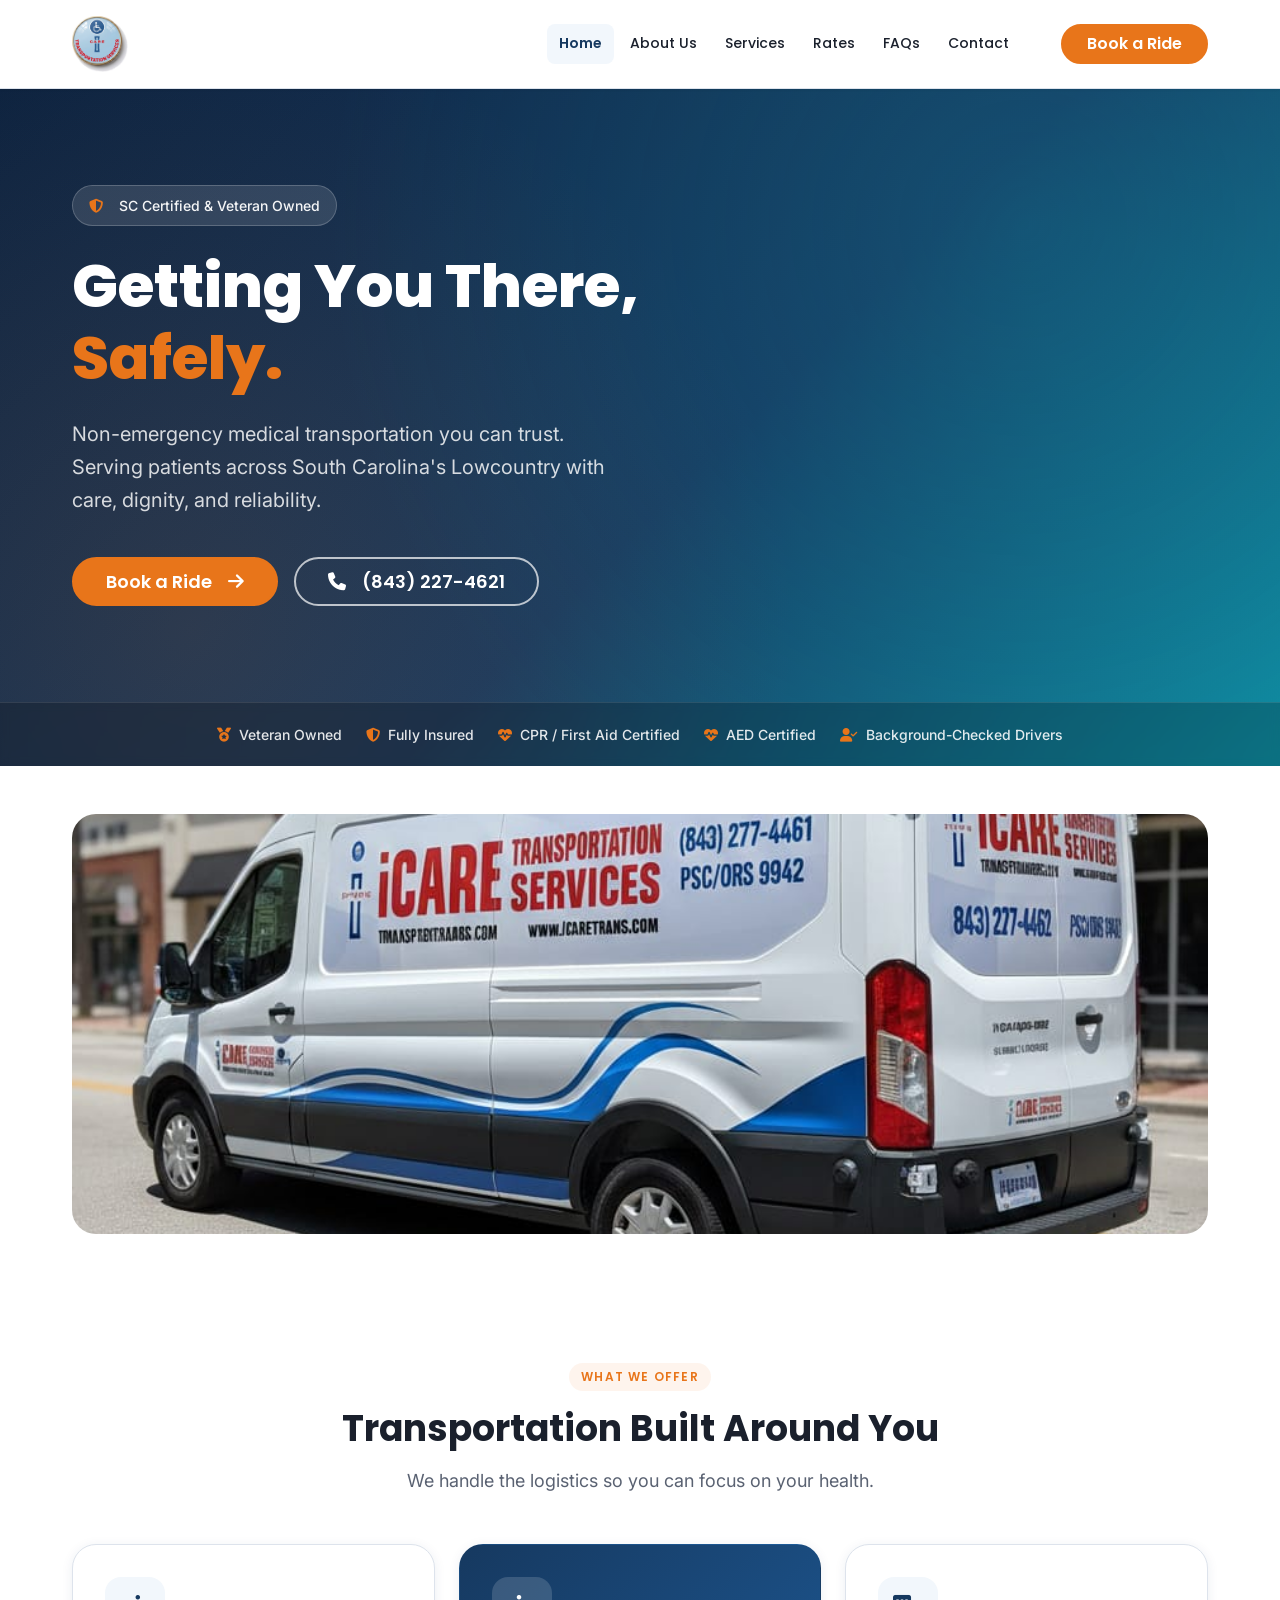
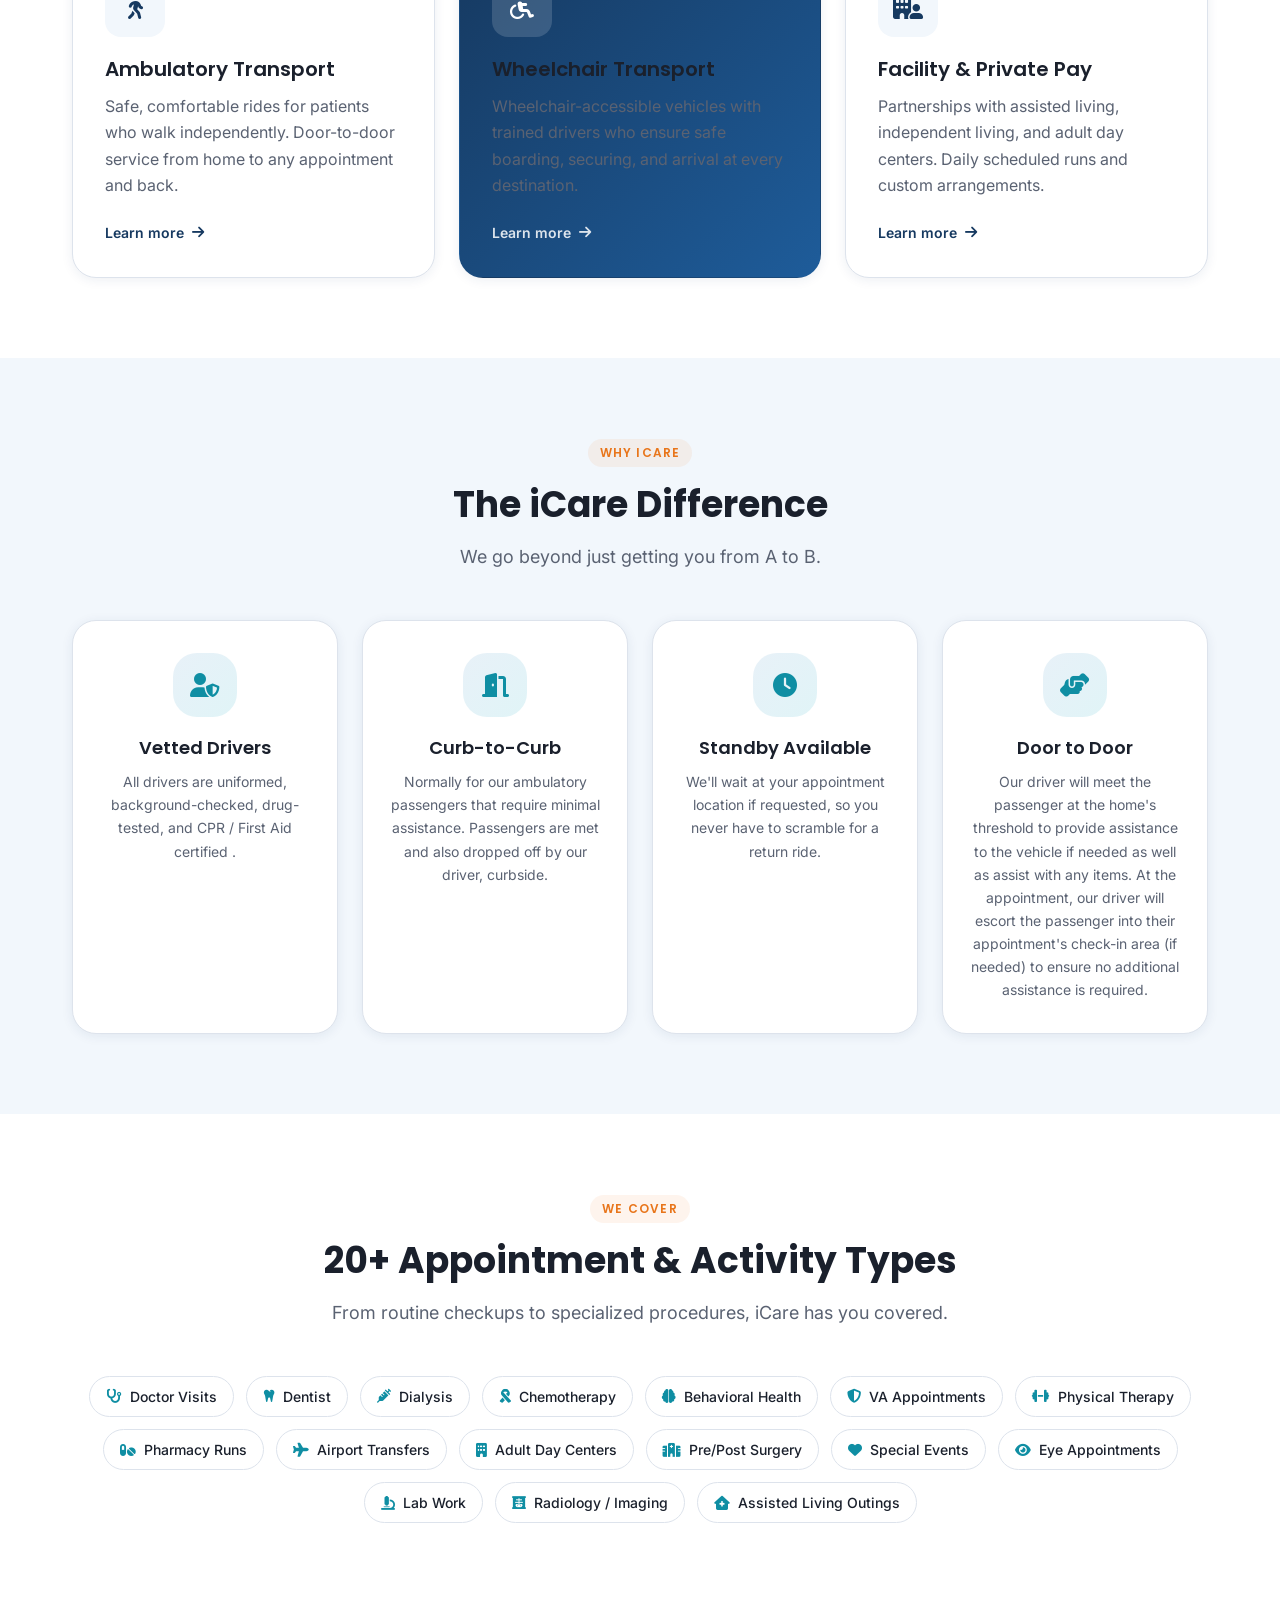
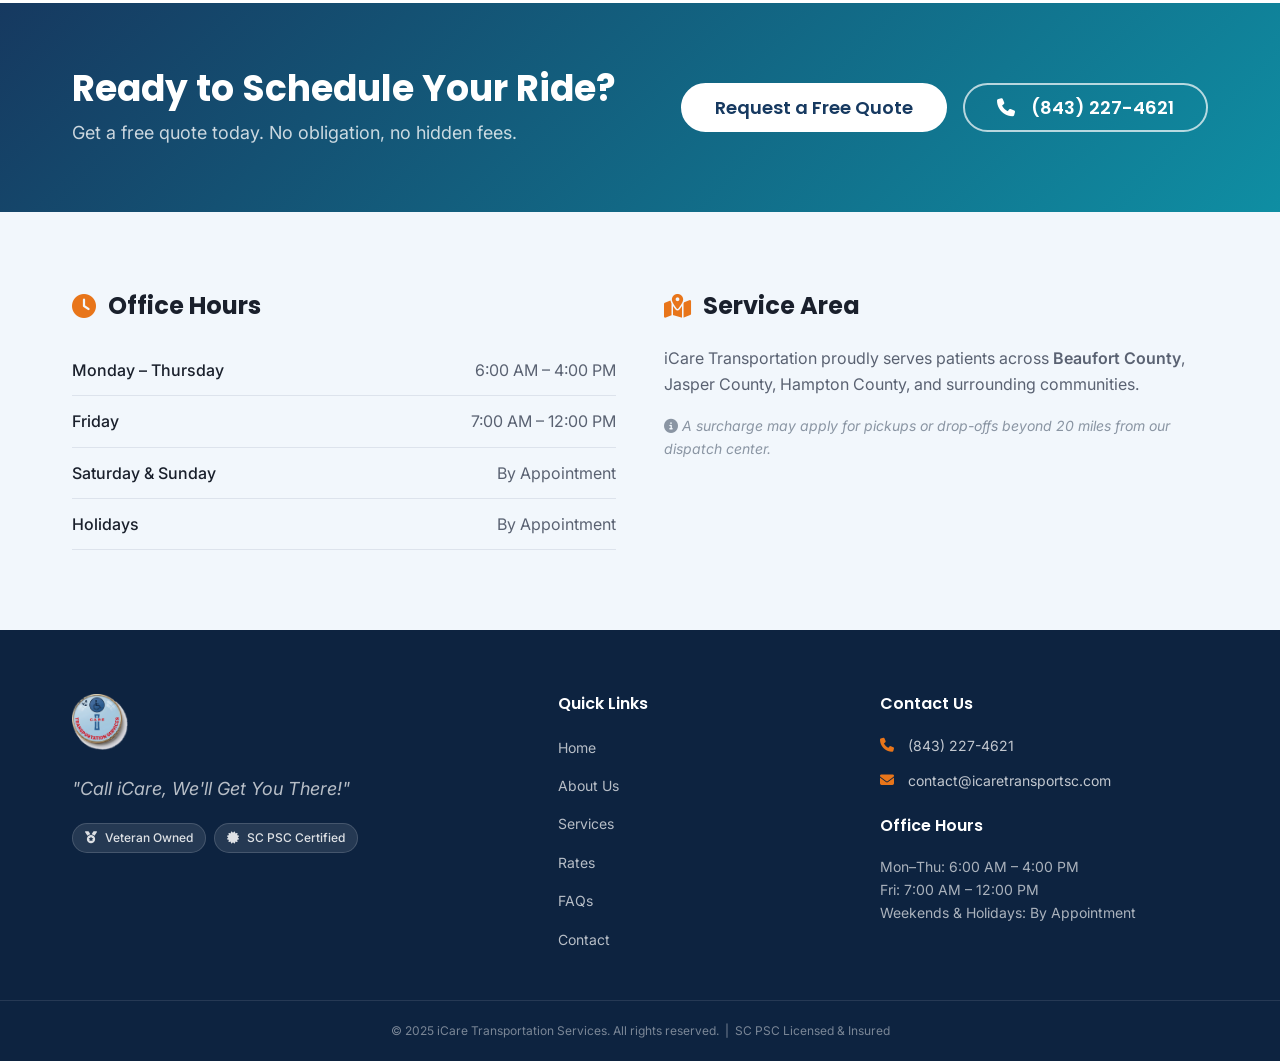
==== commit d0020799: "Rename vehicle images and update page styles - Rename WhatsApp vehicle photos to van-1..4.jpg - Upda" ====
--- a/public/index.html
+++ b/public/index.html
@@ -68,6 +68,15 @@
       </div>
     </section>
 
+    <!-- ===== FLEET IMAGE ===== -->
+    <section class="section-sm">
+      <div class="container">
+        <div class="fleet-banner">
+          <img src="../assets/images/vehicles/van-1.jpg" alt="iCare Transportation Services van">
+        </div>
+      </div>
+    </section>
+
     <!-- ===== SERVICES OVERVIEW ===== -->
     <section class="section" id="services">
       <div class="container">
--- a/css/pages/home.css
+++ b/css/pages/home.css
@@ -1,3 +1,17 @@
+/* Fleet banner image */
+.fleet-banner {
+  border-radius: var(--radius-xl);
+  overflow: hidden;
+  height: 420px;
+}
+
+.fleet-banner img {
+  width: 100%;
+  height: 100%;
+  object-fit: cover;
+  display: block;
+}
+
 /* Appointment tags grid */
 .appt-grid {
   display: flex;
@@ -86,4 +100,5 @@
 
 @media (max-width: 768px) {
   .hours-grid { grid-template-columns: 1fr; gap: var(--sp-8); }
+  .fleet-banner { height: 260px; }
 }
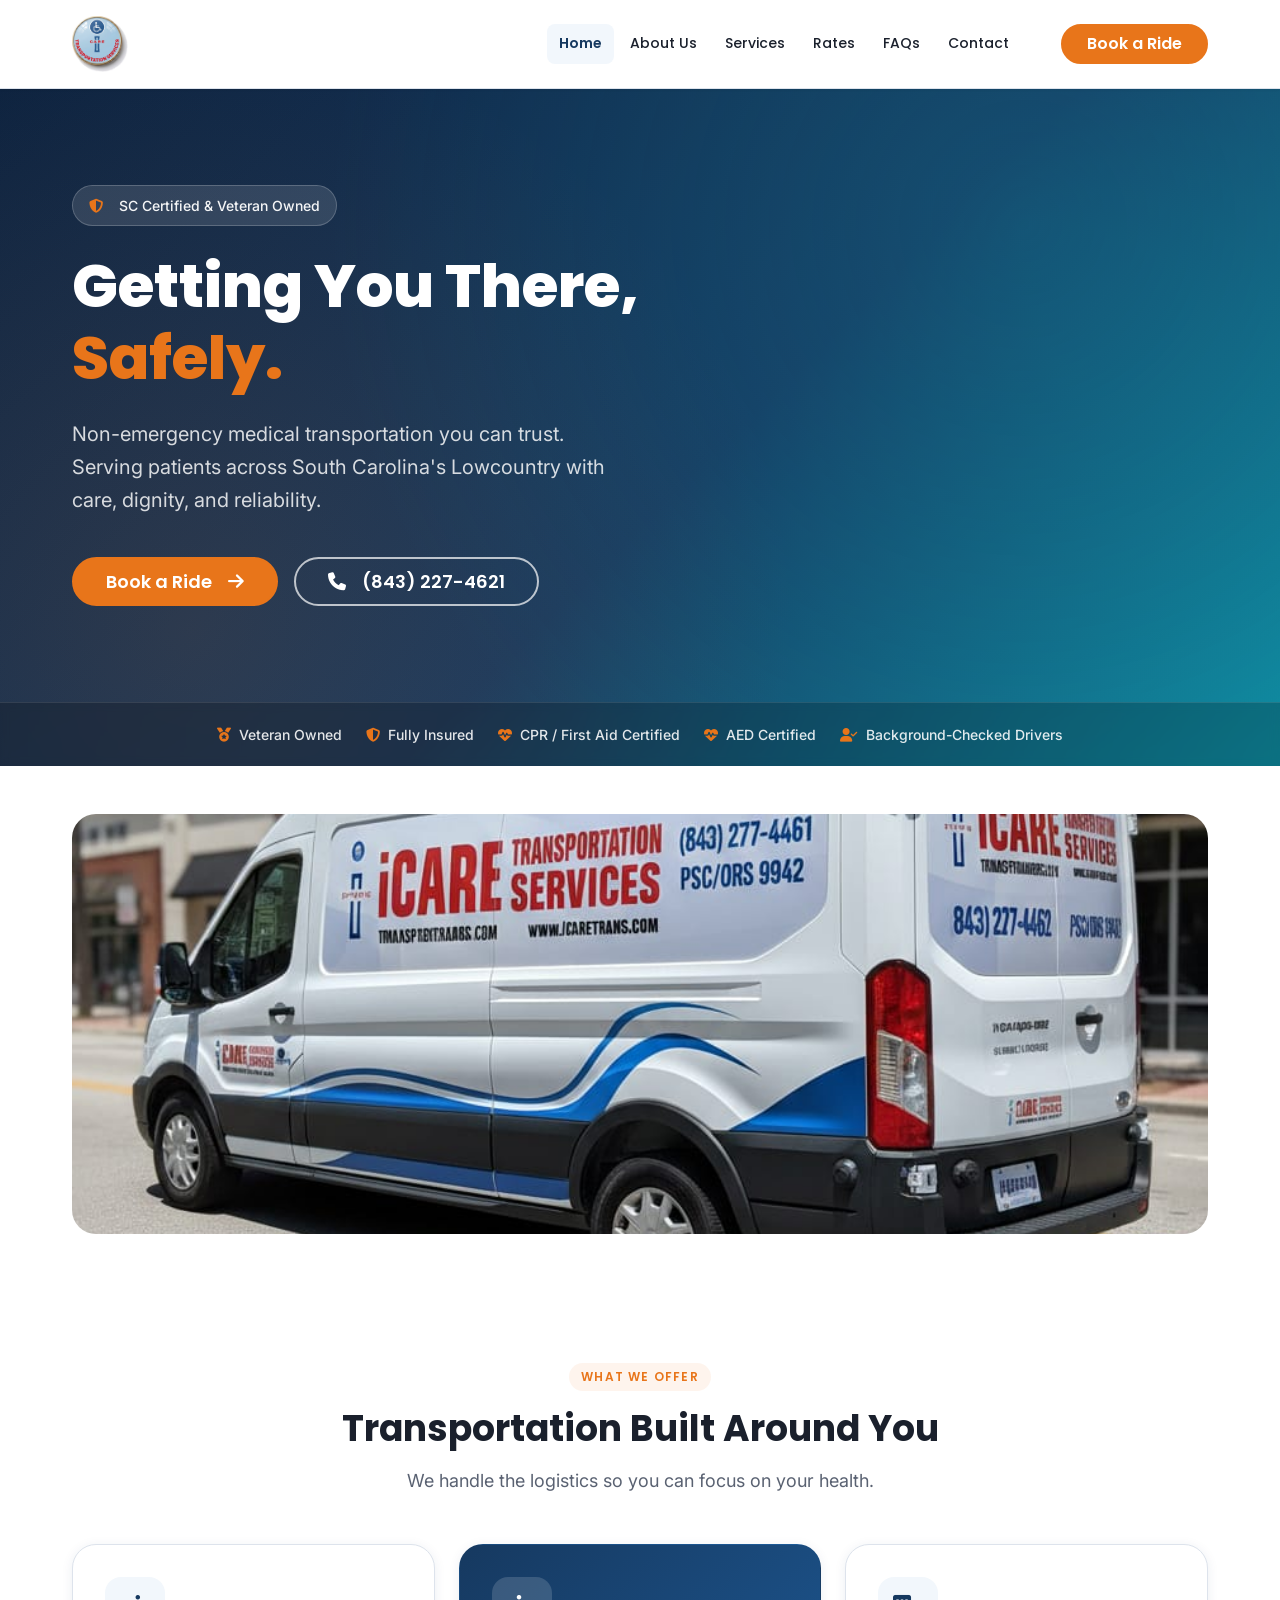
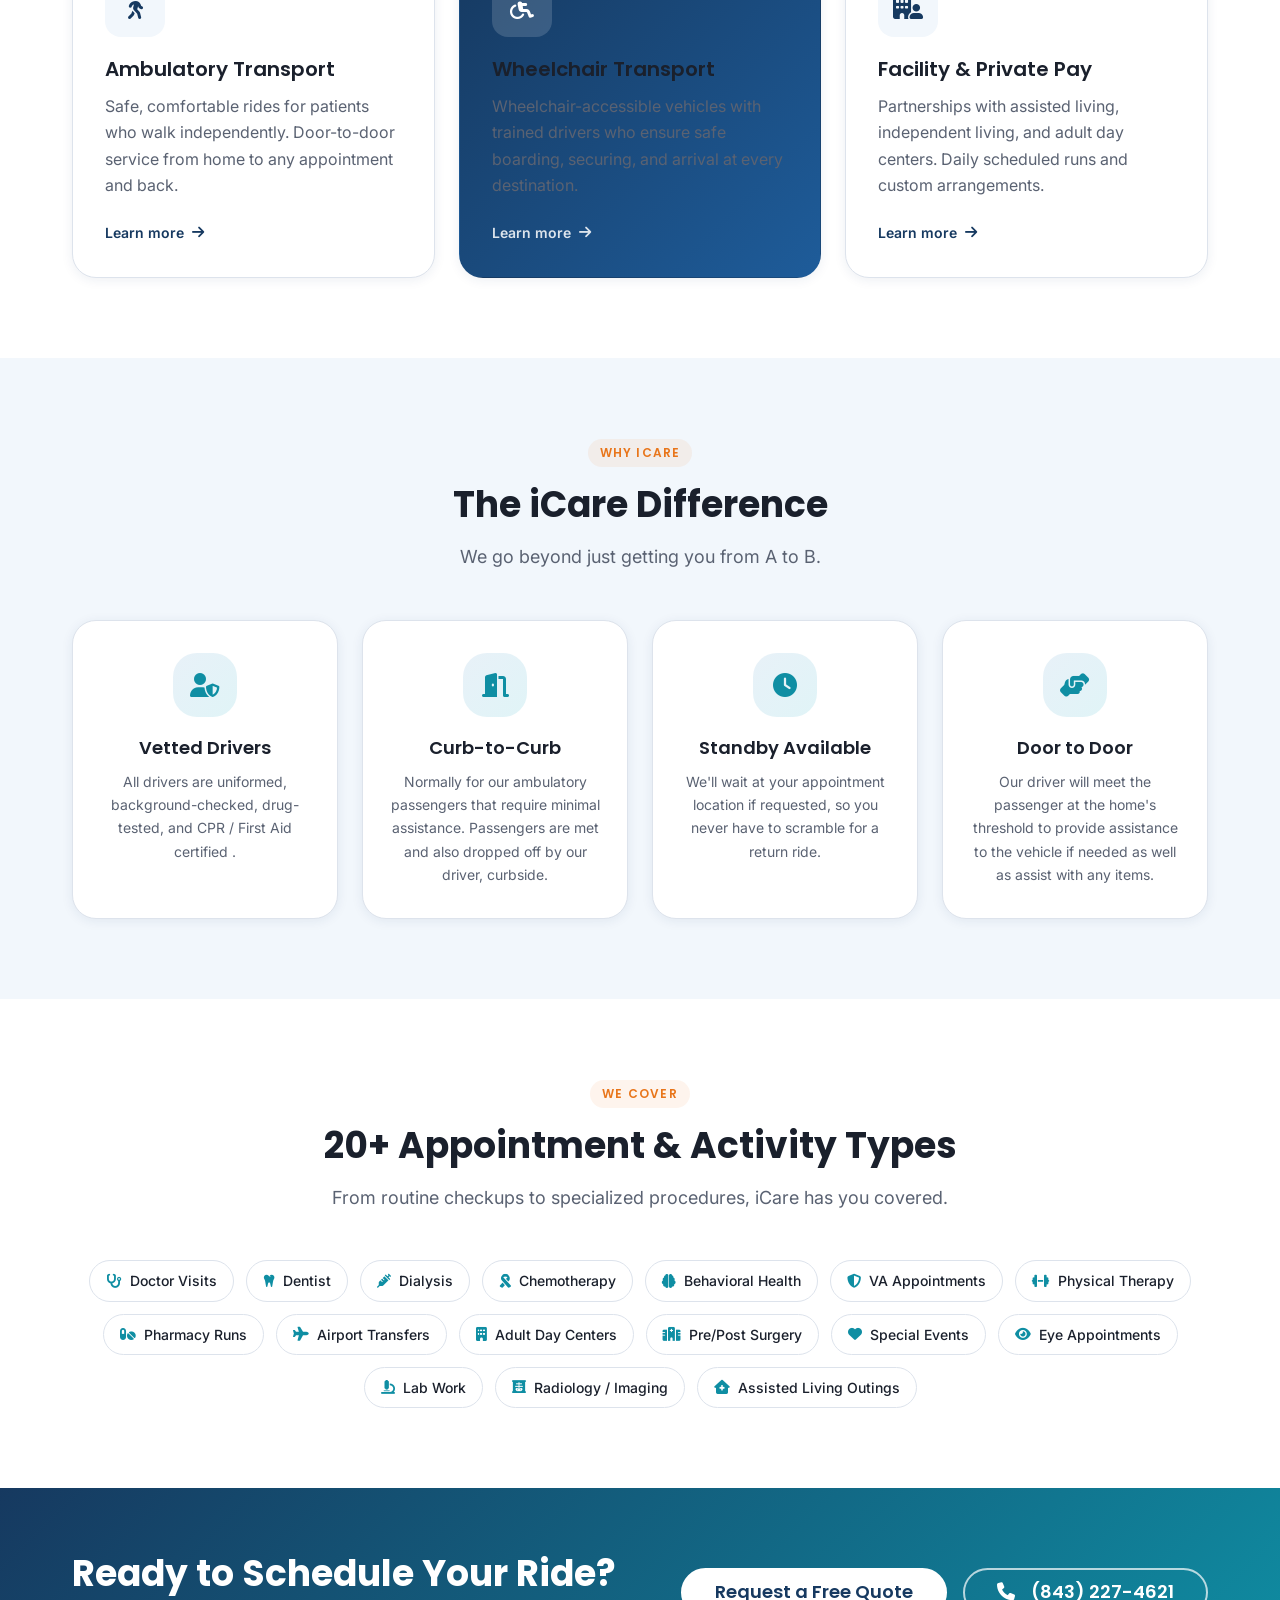
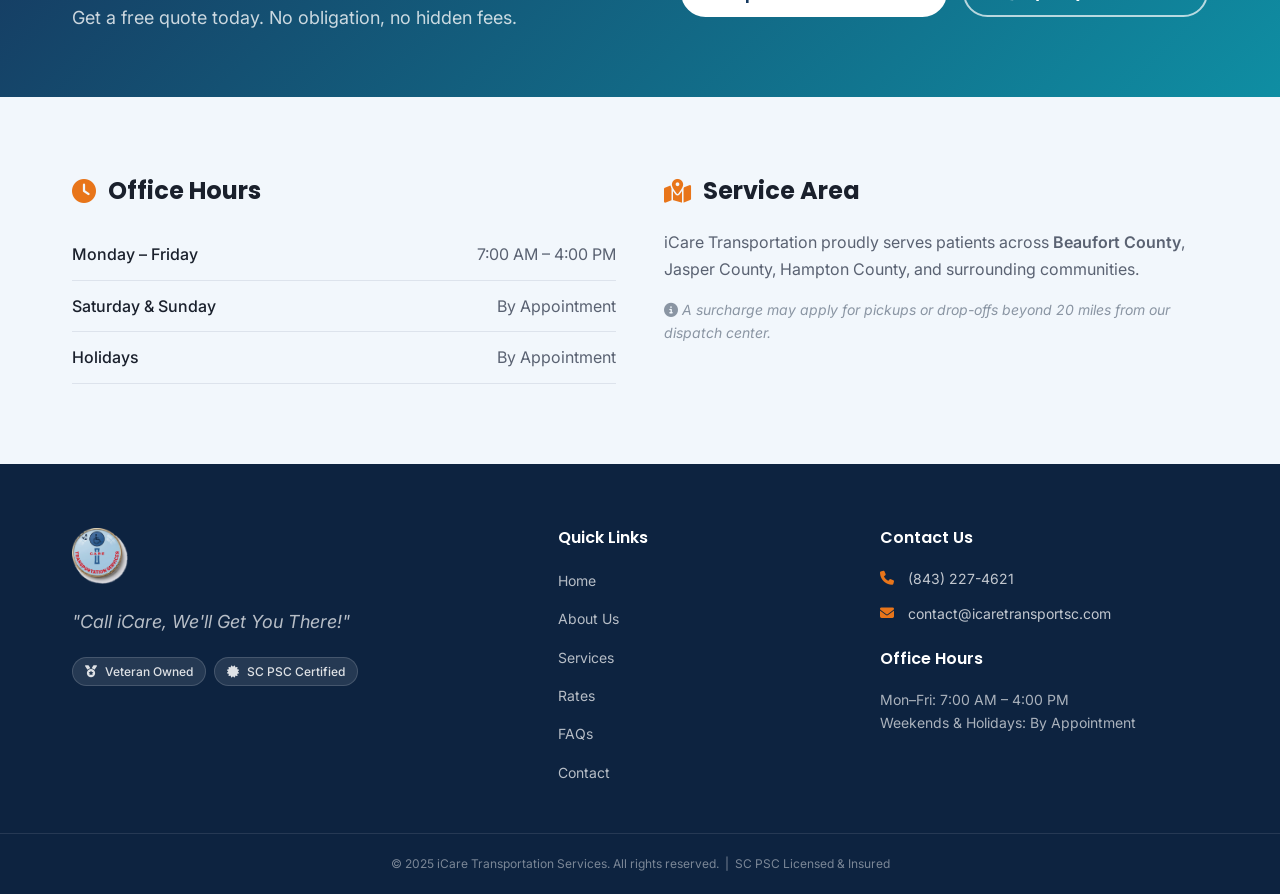
==== commit ebe5ae40: "Push latest site updates to GitHub" ====
--- a/public/index.html
+++ b/public/index.html
@@ -135,7 +135,7 @@
           <div class="why-card">
             <div class="why-icon"><i class="fas fa-hands-helping"></i></div>
             <h4>Door to Door</h4>
-            <p>Our driver will meet the passenger at the home's threshold to provide assistance to the vehicle if needed as well as assist with any items. At the appointment, our driver will escort the passenger into their appointment's check-in area (if needed) to ensure no additional assistance is required.</p>
+            <p>Our driver will meet the passenger at the home's threshold to provide assistance to the vehicle if needed as well as assist with any items. </p>
           </div>
           <!--
           <div class="why-card">
@@ -198,8 +198,8 @@
           <h3><i class="fas fa-clock"></i> Office Hours</h3>
           <table class="hours-table">
             <tbody>
-              <tr><td>Monday – Thursday</td><td>6:00 AM – 4:00 PM</td></tr>
-              <tr><td>Friday</td><td>7:00 AM – 12:00 PM</td></tr>
+              <tr><td>Monday – Friday</td><td>7:00 AM – 4:00 PM</td></tr>
+              
               <tr><td>Saturday &amp; Sunday</td><td>By Appointment</td></tr>
               <tr><td>Holidays</td><td>By Appointment</td></tr>
             </tbody>
@@ -246,7 +246,7 @@
           <li><i class="fas fa-envelope"></i><a href="mailto:contact@icaretransportsc.com">contact@icaretransportsc.com</a></li>
         </ul>
         <h4 class="mt-6">Office Hours</h4>
-        <p>Mon–Thu: 6:00 AM – 4:00 PM<br>Fri: 7:00 AM – 12:00 PM<br>Weekends &amp; Holidays: By Appointment</p>
+        <p>Mon–Fri: 7:00 AM – 4:00 PM<br>Weekends &amp; Holidays: By Appointment</p>
       </div>
     </div>
     <div class="footer-bottom">
